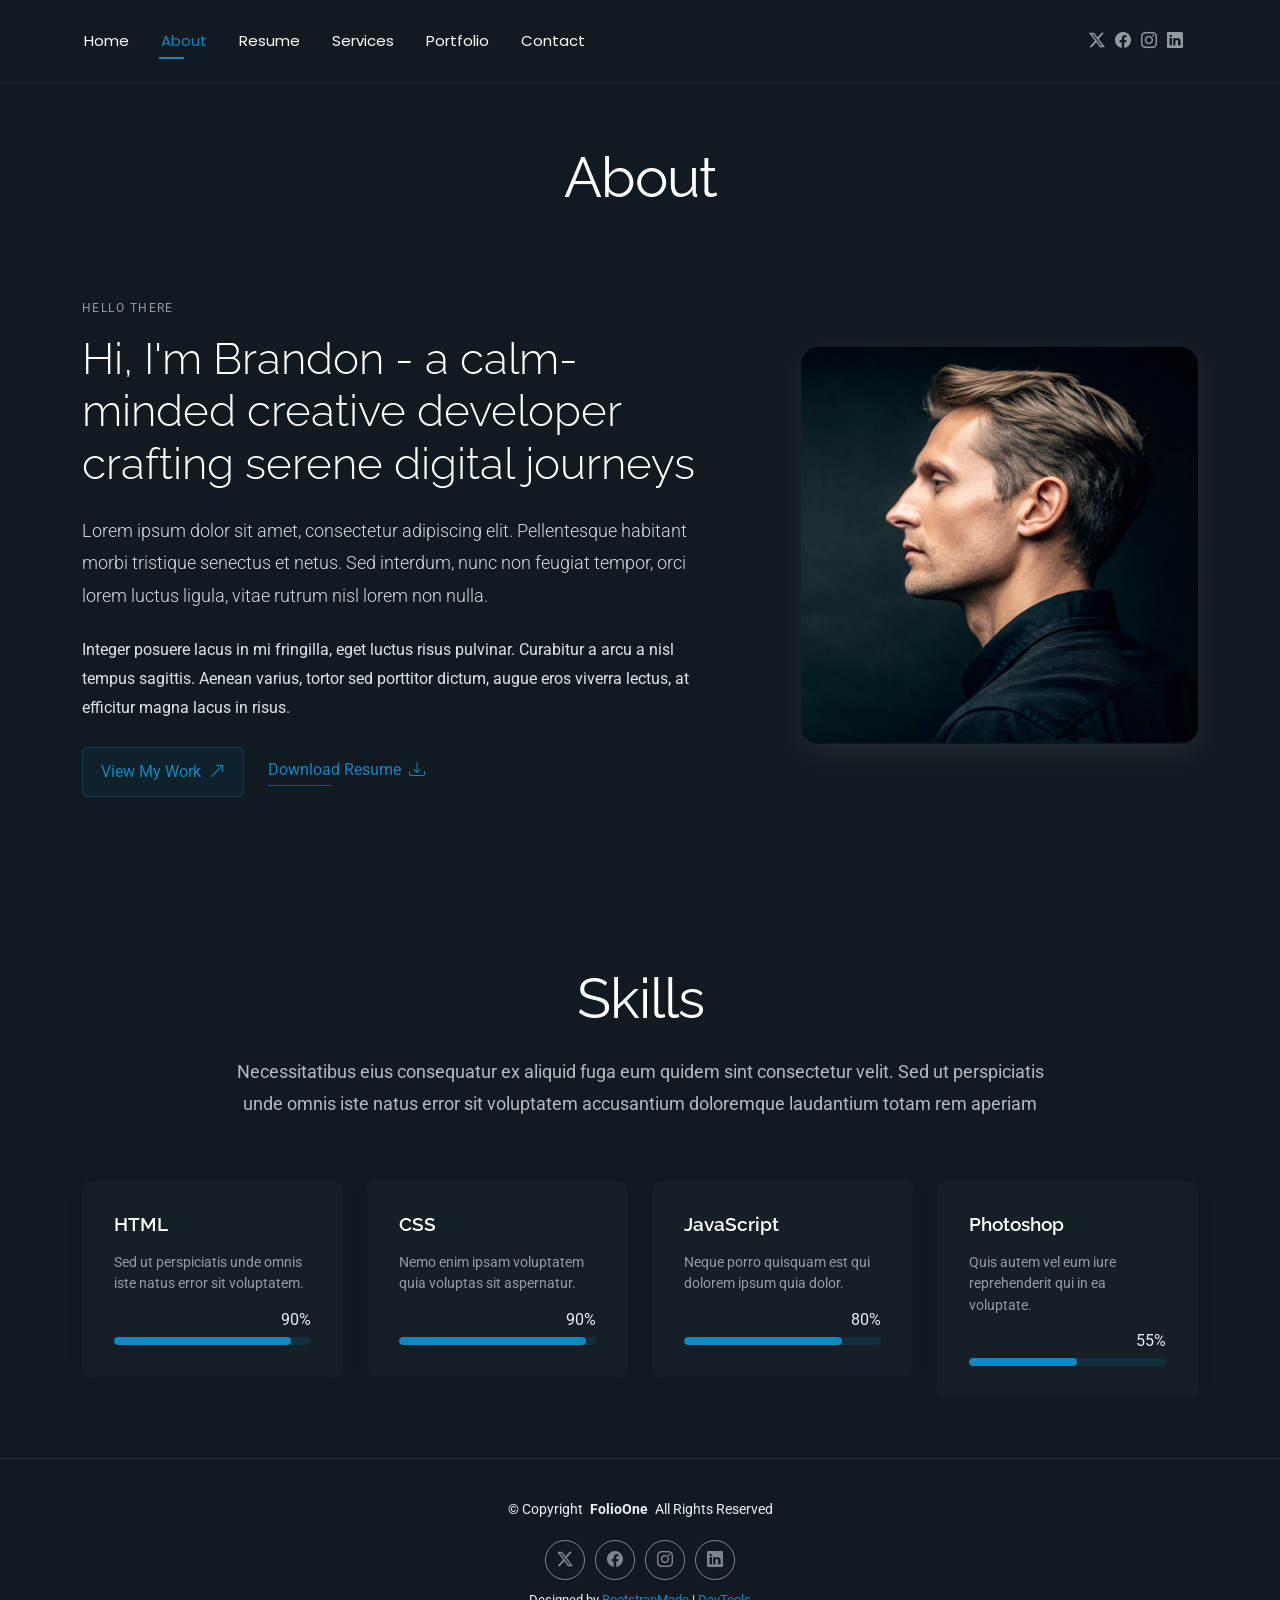
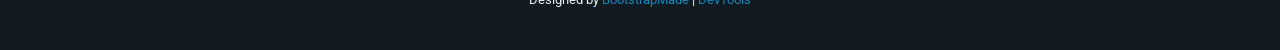
==== about.html @ 93620fd6 "1" ====
<!DOCTYPE html>
<html lang="en">

<head>
  <meta charset="utf-8">
  <meta content="width=device-width, initial-scale=1.0" name="viewport">
  <title>About - FolioOne Bootstrap Template</title>
  <meta name="description" content="">
  <meta name="keywords" content="">

  <!-- Favicons -->
  <link href="assets/img/favicon.png" rel="icon">
  <link href="assets/img/apple-touch-icon.png" rel="apple-touch-icon">

  <!-- Fonts -->
  <link href="https://fonts.googleapis.com" rel="preconnect">
  <link href="https://fonts.gstatic.com" rel="preconnect" crossorigin>
  <link href="https://fonts.googleapis.com/css2?family=Roboto:ital,wght@0,100;0,300;0,400;0,500;0,700;0,900;1,100;1,300;1,400;1,500;1,700;1,900&family=Poppins:ital,wght@0,100;0,200;0,300;0,400;0,500;0,600;0,700;0,800;0,900;1,100;1,200;1,300;1,400;1,500;1,600;1,700;1,800;1,900&family=Raleway:ital,wght@0,100;0,200;0,300;0,400;0,500;0,600;0,700;0,800;0,900;1,100;1,200;1,300;1,400;1,500;1,600;1,700;1,800;1,900&display=swap" rel="stylesheet">

  <!-- Vendor CSS Files -->
  <link href="assets/vendor/bootstrap/css/bootstrap.min.css" rel="stylesheet">
  <link href="assets/vendor/bootstrap-icons/bootstrap-icons.css" rel="stylesheet">
  <link href="assets/vendor/aos/aos.css" rel="stylesheet">
  <link href="assets/vendor/swiper/swiper-bundle.min.css" rel="stylesheet">
  <link href="assets/vendor/glightbox/css/glightbox.min.css" rel="stylesheet">

  <!-- Main CSS File -->
  <link href="assets/css/main.css" rel="stylesheet">

  <!-- =======================================================
  * Template Name: FolioOne
  * Template URL: https://bootstrapmade.com/folioone-bootstrap-portfolio-website-template/
  * Updated: Aug 23 2025 with Bootstrap v5.3.7
  * Author: BootstrapMade.com
  * License: https://bootstrapmade.com/license/
  ======================================================== -->
</head>

<body class="about-page">

  <header id="header" class="header d-flex align-items-center light-background sticky-top">
    <div class="container position-relative d-flex align-items-center justify-content-between">

      <!-- <a href="index.html" class="logo d-flex align-items-center me-auto me-xl-0">
      <img src="assets/img/logo.webp" alt="">
      <h1 class="sitename">FolioOne</h1> 
    </a> -->

      <nav id="navmenu" class="navmenu">
        <ul>
          <li><a href="index.html">Home</a></li>
          <li><a href="about.html" class="active">About</a></li>
          <li><a href="resume.html">Resume</a></li>
          <li><a href="services.html">Services</a></li>
          <li><a href="portfolio.html">Portfolio</a></li>
          <li><a href="contact.html">Contact</a></li>
        </ul>
        <i class="mobile-nav-toggle d-xl-none bi bi-list"></i>
      </nav>

      <div class="header-social-links">
        <a href="#" class="twitter"><i class="bi bi-twitter-x"></i></a>
        <a href="#" class="facebook"><i class="bi bi-facebook"></i></a>
        <a href="#" class="instagram"><i class="bi bi-instagram"></i></a>
        <a href="#" class="linkedin"><i class="bi bi-linkedin"></i></a>
      </div>

    </div>
  </header>

  <main class="main">

    <!-- About Section -->
    <section id="about" class="about section">

      <!-- Section Title -->
      <div class="container section-title" data-aos="fade-up">
        <h2>About</h2>
      </div><!-- End Section Title -->

      <div class="container" data-aos="fade-up" data-aos-delay="100">

        <!-- Intro + Photo -->
        <div class="row align-items-center justify-content-between gy-5 mb-5">
          <div class="col-lg-7" data-aos="fade-right" data-aos-delay="150">
            <div class="intro-content">
              <span class="eyebrow">Hello there</span>
              <h2 class="headline">Hi, I'm Brandon - a calm-minded creative developer crafting serene digital journeys</h2>
              <p class="lead">
                Lorem ipsum dolor sit amet, consectetur adipiscing elit. Pellentesque habitant morbi tristique senectus et netus. Sed interdum, nunc non feugiat tempor, orci lorem luctus ligula, vitae rutrum nisl lorem non nulla.
              </p>
              <p>
                Integer posuere lacus in mi fringilla, eget luctus risus pulvinar. Curabitur a arcu a nisl tempus sagittis. Aenean varius, tortor sed porttitor dictum, augue eros viverra lectus, at efficitur magna lacus in risus.
              </p>

              <div class="cta-group">
                <a href="#portfolio" class="btn-ghost">
                  View My Work <i class="bi bi-arrow-up-right"></i>
                </a>
                <a href="#" class="link-underline">
                  Download Resume <i class="bi bi-download"></i>
                </a>
              </div>
            </div>
          </div>

          <div class="col-lg-5" data-aos="zoom-in" data-aos-delay="250">
            <figure class="profile-figure text-center text-lg-end">
              <img src="assets/img/profile/profile-square-11.webp" alt="Portrait of Alex" class="img-fluid profile-photo">
            </figure>
          </div>
        </div>
        <!-- End Intro + Photo -->
      </div>
    </section><!-- /About Section -->

    <!-- Skills Section -->
    <section id="skills" class="skills section">

      <!-- Section Title -->
      <div class="container section-title" data-aos="fade-up">
        <h2>Skills</h2>
        <p>Necessitatibus eius consequatur ex aliquid fuga eum quidem sint consectetur velit. Sed ut perspiciatis unde omnis iste natus error sit voluptatem accusantium doloremque laudantium totam rem aperiam</p>
      </div><!-- End Section Title -->

      <div class="container" data-aos="fade-up" data-aos-delay="100">

        <div class="row g-4 skills-animation">

          <div class="col-md-6 col-lg-3" data-aos="fade-up" data-aos-delay="100">
            <div class="skill-box">
              <h3>HTML</h3>
              <p>Sed ut perspiciatis unde omnis iste natus error sit voluptatem.</p>
              <span class="text-end d-block">90%</span>
              <div class="progress">
                <div class="progress-bar" role="progressbar" aria-valuenow="90" aria-valuemin="0" aria-valuemax="100"></div>
              </div>
            </div>
          </div>

          <div class="col-md-6 col-lg-3" data-aos="fade-up" data-aos-delay="200">
            <div class="skill-box">
              <h3>CSS</h3>
              <p>Nemo enim ipsam voluptatem quia voluptas sit aspernatur.</p>
              <span class="text-end d-block">90%</span>
              <div class="progress">
                <div class="progress-bar" role="progressbar" aria-valuenow="95" aria-valuemin="0" aria-valuemax="100"></div>
              </div>
            </div>
          </div>

          <div class="col-md-6 col-lg-3" data-aos="fade-up" data-aos-delay="300">
            <div class="skill-box">
              <h3>JavaScript</h3>
              <p>Neque porro quisquam est qui dolorem ipsum quia dolor.</p>
              <span class="text-end d-block">80%</span>
              <div class="progress">
                <div class="progress-bar" role="progressbar" aria-valuenow="80" aria-valuemin="0" aria-valuemax="100"></div>
              </div>
            </div>
          </div>

          <div class="col-md-6 col-lg-3" data-aos="fade-up" data-aos-delay="400">
            <div class="skill-box">
              <h3>Photoshop</h3>
              <p>Quis autem vel eum iure reprehenderit qui in ea voluptate.</p>
              <span class="text-end d-block">55%</span>
              <div class="progress">
                <div class="progress-bar" role="progressbar" aria-valuenow="55" aria-valuemin="0" aria-valuemax="100">
                </div>
              </div>
            </div>
          </div>

        </div>

      </div>

    </section><!-- /Skills Section -->
  </main>

  <footer id="footer" class="footer">

    <div class="container">
      <div class="copyright text-center ">
        <p>© <span>Copyright</span> <strong class="px-1 sitename">FolioOne</strong> <span>All Rights Reserved<br></span></p>
      </div>
      <div class="social-links d-flex justify-content-center">
        <a href=""><i class="bi bi-twitter-x"></i></a>
        <a href=""><i class="bi bi-facebook"></i></a>
        <a href=""><i class="bi bi-instagram"></i></a>
        <a href=""><i class="bi bi-linkedin"></i></a>
      </div>
      <div class="credits">
        <!-- All the links in the footer should remain intact. -->
        <!-- You can delete the links only if you've purchased the pro version. -->
        <!-- Licensing information: https://bootstrapmade.com/license/ -->
        <!-- Purchase the pro version with working PHP/AJAX contact form: [buy-url] -->
        Designed by <a href="https://bootstrapmade.com/">BootstrapMade</a> | <a href="https://bootstrapmade.com/tools/">DevTools</a>
      </div>
    </div>

  </footer>

  <!-- Scroll Top -->
  <a href="#" id="scroll-top" class="scroll-top d-flex align-items-center justify-content-center"><i class="bi bi-arrow-up-short"></i></a>

  <!-- Preloader -->
  <div id="preloader"></div>

  <!-- Vendor JS Files -->
  <script src="assets/vendor/bootstrap/js/bootstrap.bundle.min.js"></script>
  <script src="assets/vendor/php-email-form/validate.js"></script>
  <script src="assets/vendor/aos/aos.js"></script>
  <script src="assets/vendor/typed.js/typed.umd.js"></script>
  <script src="assets/vendor/waypoints/noframework.waypoints.js"></script>
  <script src="assets/vendor/purecounter/purecounter_vanilla.js"></script>
  <script src="assets/vendor/swiper/swiper-bundle.min.js"></script>
  <script src="assets/vendor/imagesloaded/imagesloaded.pkgd.min.js"></script>
  <script src="assets/vendor/isotope-layout/isotope.pkgd.min.js"></script>
  <script src="assets/vendor/glightbox/js/glightbox.min.js"></script>

  <!-- Main JS File -->
  <script src="assets/js/main.js"></script>

</body>

</html>
---- assets/css/main.css ----
/**
* Template Name: FolioOne
* Template URL: https://bootstrapmade.com/folioone-bootstrap-portfolio-website-template/
* Updated: Aug 23 2025 with Bootstrap v5.3.7
* Author: BootstrapMade.com
* License: https://bootstrapmade.com/license/
*/

/*--------------------------------------------------------------
# Font & Color Variables
# Help: https://bootstrapmade.com/color-system/
--------------------------------------------------------------*/
/* Fonts */
:root {
  --default-font: "Roboto",  system-ui, -apple-system, "Segoe UI", Roboto, "Helvetica Neue", Arial, "Noto Sans", "Liberation Sans", sans-serif, "Apple Color Emoji", "Segoe UI Emoji", "Segoe UI Symbol", "Noto Color Emoji";
  --heading-font: "Raleway",  sans-serif;
  --nav-font: "Poppins",  sans-serif;
}

/* Global Colors - The following color variables are used throughout the website. Updating them here will change the color scheme of the entire website */
:root { 
  --background-color: #101a20; /* Background color for the entire website, including individual sections */
  --default-color: #e7f2f7; /* Default color used for the majority of the text content across the entire website */
  --heading-color: #ffffff; /* Color for headings, subheadings and title throughout the website */
  --accent-color: #1387c1; /* Accent color that represents your brand on the website. It's used for buttons, links, and other elements that need to stand out */
  --surface-color: #141f26; /* The surface color is used as a background of boxed elements within sections, such as cards, icon boxes, or other elements that require a visual separation from the global background. */
  --contrast-color: #ffffff; /* Contrast color for text, ensuring readability against backgrounds of accent, heading, or default colors. */
}

/* Nav Menu Colors - The following color variables are used specifically for the navigation menu. They are separate from the global colors to allow for more customization options */
:root {
  --nav-color: #ffffff;  /* The default color of the main navmenu links */
  --nav-hover-color: #1387c1; /* Applied to main navmenu links when they are hovered over or active */
  --nav-mobile-background-color: #213642; /* Used as the background color for mobile navigation menu */
  --nav-dropdown-background-color: #051117; /* Used as the background color for dropdown items that appear when hovering over primary navigation items */
  --nav-dropdown-color: #e7f2f7; /* Used for navigation links of the dropdown items in the navigation menu. */
  --nav-dropdown-hover-color: #1387c1; /* Similar to --nav-hover-color, this color is applied to dropdown navigation links when they are hovered over. */
}

/* Color Presets - These classes override global colors when applied to any section or element, providing reuse of the sam color scheme. */

.light-background {
  --background-color: #142027;
  --surface-color: #325264;
}

.dark-background {
  --background-color: #0b1419;
  --default-color: #ffffff;
  --heading-color: #ffffff;
  --surface-color: #252525;
  --contrast-color: #ffffff;
}

/* Smooth scroll */
:root {
  scroll-behavior: smooth;
}

/*--------------------------------------------------------------
# General Styling & Shared Classes
--------------------------------------------------------------*/
body {
  color: var(--default-color);
  background-color: var(--background-color);
  font-family: var(--default-font);
}

a {
  color: var(--accent-color);
  text-decoration: none;
  transition: 0.3s;
}

a:hover {
  color: color-mix(in srgb, var(--accent-color), transparent 25%);
  text-decoration: none;
}

h1,
h2,
h3,
h4,
h5,
h6 {
  color: var(--heading-color);
  font-family: var(--heading-font);
}

/* PHP Email Form Messages
------------------------------*/
.php-email-form .error-message {
  display: none;
  background: #df1529;
  color: #ffffff;
  text-align: left;
  padding: 15px;
  margin-bottom: 24px;
  font-weight: 600;
}

.php-email-form .sent-message {
  display: none;
  color: #ffffff;
  background: #059652;
  text-align: center;
  padding: 15px;
  margin-bottom: 24px;
  font-weight: 600;
}

.php-email-form .loading {
  display: none;
  background: var(--surface-color);
  text-align: center;
  padding: 15px;
  margin-bottom: 24px;
}

.php-email-form .loading:before {
  content: "";
  display: inline-block;
  border-radius: 50%;
  width: 24px;
  height: 24px;
  margin: 0 10px -6px 0;
  border: 3px solid var(--accent-color);
  border-top-color: var(--surface-color);
  animation: php-email-form-loading 1s linear infinite;
}

@keyframes php-email-form-loading {
  0% {
    transform: rotate(0deg);
  }

  100% {
    transform: rotate(360deg);
  }
}

/*--------------------------------------------------------------
# Global Header
--------------------------------------------------------------*/
.header {
  --background-color: rgba(255, 255, 255, 0);
  color: var(--default-color);
  background-color: var(--background-color);
  padding: 15px 0;
  transition: all 0.5s;
  z-index: 997;
  border-bottom: 1px solid color-mix(in srgb, var(--default-color), transparent 92%);
}

.header .logo {
  line-height: 1;
}

.header .logo img {
  max-height: 36px;
  margin-right: 8px;
}

.header .logo h1 {
  font-size: 32px;
  margin: 0;
  font-weight: 400;
  color: var(--heading-color);
}

.header .header-social-links {
  padding-right: 15px;
}

.header .header-social-links a {
  color: color-mix(in srgb, var(--default-color), transparent 40%);
  padding-left: 6px;
  display: inline-block;
  transition: 0.3s;
  font-size: 16px;
}

.header .header-social-links a:hover {
  color: var(--default-color);
}

.header .header-social-links a i {
  line-height: 0px;
}

@media (max-width: 1200px) {
  .header .logo {
    order: 1;
  }

  .header .header-social-links {
    order: 2;
  }

  .header .navmenu {
    order: 3;
  }
}

/* Global Header on Scroll
------------------------------*/
.scrolled .header {
  --background-color: rgba(16, 26, 32, 0.9);
}

/*--------------------------------------------------------------
# Navigation Menu
--------------------------------------------------------------*/
/* Desktop Navigation */
@media (min-width: 1200px) {
  .navmenu {
    padding: 0;
  }

  .navmenu ul {
    margin: 0;
    padding: 0;
    display: flex;
    list-style: none;
    align-items: center;
  }

  .navmenu li {
    position: relative;
  }

  .navmenu>ul>li {
    white-space: nowrap;
    padding: 15px 28px 15px 0;
  }

  .navmenu>ul>li:last-child {
    padding-right: 0;
  }

  .navmenu a,
  .navmenu a:focus {
    color: var(--nav-color);
    font-size: 15px;
    padding: 0 2px;
    font-family: var(--nav-font);
    font-weight: 400;
    display: flex;
    align-items: center;
    justify-content: space-between;
    white-space: nowrap;
    transition: 0.3s;
    position: relative;
  }

  .navmenu a i,
  .navmenu a:focus i {
    font-size: 12px;
    line-height: 0;
    margin-left: 5px;
    transition: 0.3s;
  }

  .navmenu>ul>li>a:before {
    content: "";
    position: absolute;
    height: 2px;
    bottom: -6px;
    left: 0;
    background-color: var(--nav-hover-color);
    visibility: hidden;
    width: 0px;
    transition: all 0.3s ease-in-out 0s;
  }

  .navmenu a:hover:before,
  .navmenu li:hover>a:before,
  .navmenu .active:before {
    visibility: visible;
    width: 25px;
  }

  .navmenu li:hover>a,
  .navmenu .active,
  .navmenu .active:focus {
    color: var(--nav-hover-color);
  }

  .navmenu .dropdown ul {
    margin: 0;
    padding: 10px 0;
    background: var(--nav-dropdown-background-color);
    display: block;
    position: absolute;
    visibility: hidden;
    left: -5px;
    top: 130%;
    opacity: 0;
    transition: 0.3s;
    border-radius: 4px;
    z-index: 99;
    box-shadow: 0px 0px 30px rgba(0, 0, 0, 0.1);
  }

  .navmenu .dropdown ul li {
    min-width: 200px;
  }

  .navmenu .dropdown ul a {
    padding: 10px 20px;
    font-size: 15px;
    text-transform: none;
    color: var(--nav-dropdown-color);
  }

  .navmenu .dropdown ul a i {
    font-size: 12px;
  }

  .navmenu .dropdown ul a:hover,
  .navmenu .dropdown ul .active:hover,
  .navmenu .dropdown ul li:hover>a {
    color: var(--nav-dropdown-hover-color);
  }

  .navmenu .dropdown:hover>ul {
    opacity: 1;
    top: 100%;
    visibility: visible;
  }

  .navmenu .dropdown .dropdown ul {
    top: 0;
    left: -90%;
    visibility: hidden;
  }

  .navmenu .dropdown .dropdown:hover>ul {
    opacity: 1;
    top: 0;
    left: -100%;
    visibility: visible;
  }
}

/* Mobile Navigation */
@media (max-width: 1199px) {
  .mobile-nav-toggle {
    color: var(--nav-color);
    font-size: 28px;
    line-height: 0;
    margin-right: 10px;
    cursor: pointer;
    transition: color 0.3s;
  }

  .navmenu {
    padding: 0;
    z-index: 9997;
  }

  .navmenu ul {
    display: none;
    list-style: none;
    position: absolute;
    inset: 60px 20px 20px 20px;
    padding: 10px 0;
    margin: 0;
    border-radius: 6px;
    background-color: var(--nav-mobile-background-color);
    border: 1px solid color-mix(in srgb, var(--default-color), transparent 90%);
    box-shadow: none;
    overflow-y: auto;
    transition: 0.3s;
    z-index: 9998;
  }

  .navmenu a,
  .navmenu a:focus {
    color: var(--nav-dropdown-color);
    padding: 10px 20px;
    font-family: var(--nav-font);
    font-size: 17px;
    font-weight: 500;
    display: flex;
    align-items: center;
    justify-content: space-between;
    white-space: nowrap;
    transition: 0.3s;
  }

  .navmenu a i,
  .navmenu a:focus i {
    font-size: 12px;
    line-height: 0;
    margin-left: 5px;
    width: 30px;
    height: 30px;
    display: flex;
    align-items: center;
    justify-content: center;
    border-radius: 50%;
    transition: 0.3s;
    background-color: color-mix(in srgb, var(--accent-color), transparent 90%);
  }

  .navmenu a i:hover,
  .navmenu a:focus i:hover {
    background-color: var(--accent-color);
    color: var(--contrast-color);
  }

  .navmenu a:hover,
  .navmenu .active,
  .navmenu .active:focus {
    color: var(--nav-dropdown-hover-color);
  }

  .navmenu .active i,
  .navmenu .active:focus i {
    background-color: var(--accent-color);
    color: var(--contrast-color);
    transform: rotate(180deg);
  }

  .navmenu .dropdown ul {
    position: static;
    display: none;
    z-index: 99;
    padding: 10px 0;
    margin: 10px 20px;
    background-color: var(--nav-dropdown-background-color);
    transition: all 0.5s ease-in-out;
  }

  .navmenu .dropdown ul ul {
    background-color: rgba(33, 37, 41, 0.1);
  }

  .navmenu .dropdown>.dropdown-active {
    display: block;
    background-color: rgba(33, 37, 41, 0.03);
  }

  .mobile-nav-active {
    overflow: hidden;
  }

  .mobile-nav-active .mobile-nav-toggle {
    color: #fff;
    position: absolute;
    font-size: 32px;
    top: 15px;
    right: 15px;
    margin-right: 0;
    z-index: 9999;
  }

  .mobile-nav-active .navmenu {
    position: fixed;
    overflow: hidden;
    inset: 0;
    background: rgba(33, 37, 41, 0.8);
    transition: 0.3s;
  }

  .mobile-nav-active .navmenu>ul {
    display: block;
  }
}

/*--------------------------------------------------------------
# Global Footer
--------------------------------------------------------------*/
.footer {
  color: var(--default-color);
  background-color: var(--background-color);
  font-size: 14px;
  padding: 40px 0;
  position: relative;
  border-top: 1px solid color-mix(in srgb, var(--default-color), transparent 92%);
}

.footer .copyright p {
  margin-bottom: 0;
}

.footer .social-links {
  margin-top: 20px;
}

.footer .social-links a {
  display: flex;
  align-items: center;
  justify-content: center;
  width: 40px;
  height: 40px;
  border-radius: 50%;
  border: 1px solid color-mix(in srgb, var(--default-color), transparent 50%);
  font-size: 16px;
  color: color-mix(in srgb, var(--default-color), transparent 50%);
  margin: 0 5px;
  transition: 0.3s;
}

.footer .social-links a:hover {
  color: var(--accent-color);
  border-color: var(--accent-color);
}

.footer .credits {
  margin-top: 10px;
  font-size: 13px;
  text-align: center;
}

/*--------------------------------------------------------------
# Preloader
--------------------------------------------------------------*/
#preloader {
  position: fixed;
  inset: 0;
  z-index: 9999;
  overflow: hidden;
  background-color: var(--background-color);
  transition: all 0.6s ease-out;
  width: 100%;
  height: 100vh;
}

#preloader:before,
#preloader:after {
  content: "";
  position: absolute;
  border: 4px solid var(--accent-color);
  border-radius: 50%;
  animation: animate-preloader 2s cubic-bezier(0, 0.2, 0.8, 1) infinite;
}

#preloader:after {
  animation-delay: -0.5s;
}

@keyframes animate-preloader {
  0% {
    width: 10px;
    height: 10px;
    top: calc(50% - 5px);
    left: calc(50% - 5px);
    opacity: 1;
  }

  100% {
    width: 72px;
    height: 72px;
    top: calc(50% - 36px);
    left: calc(50% - 36px);
    opacity: 0;
  }
}

/*--------------------------------------------------------------
# Scroll Top Button
--------------------------------------------------------------*/
.scroll-top {
  position: fixed;
  visibility: hidden;
  opacity: 0;
  right: 15px;
  bottom: -15px;
  z-index: 99999;
  background-color: var(--accent-color);
  width: 44px;
  height: 44px;
  border-radius: 50px;
  transition: all 0.4s;
}

.scroll-top i {
  font-size: 24px;
  color: var(--contrast-color);
  line-height: 0;
}

.scroll-top:hover {
  background-color: color-mix(in srgb, var(--accent-color), transparent 20%);
  color: var(--contrast-color);
}

.scroll-top.active {
  visibility: visible;
  opacity: 1;
  bottom: 15px;
}

/*--------------------------------------------------------------
# Disable aos animation delay on mobile devices
--------------------------------------------------------------*/
@media screen and (max-width: 768px) {
  [data-aos-delay] {
    transition-delay: 0 !important;
  }
}

/*--------------------------------------------------------------
# Global Page Titles & Breadcrumbs
--------------------------------------------------------------*/
.page-title {
  color: var(--default-color);
  background-color: var(--background-color);
  position: relative;
}

.page-title .heading {
  padding: 80px 0;
  border-top: 1px solid color-mix(in srgb, var(--default-color), transparent 90%);
}

.page-title .heading h1 {
  font-size: 38px;
  font-weight: 700;
}

.page-title nav {
  background-color: color-mix(in srgb, var(--default-color), transparent 96%);
  padding: 20px 0;
}

.page-title nav ol {
  display: flex;
  flex-wrap: wrap;
  list-style: none;
  padding: 0;
  margin: 0;
  font-size: 16px;
  font-weight: 400;
}

.page-title nav ol li+li {
  padding-left: 10px;
}

.page-title nav ol li+li::before {
  content: "/";
  display: inline-block;
  padding-right: 10px;
  color: color-mix(in srgb, var(--default-color), transparent 70%);
}

/*--------------------------------------------------------------
# Global Sections
--------------------------------------------------------------*/
section,
.section {
  color: var(--default-color);
  background-color: var(--background-color);
  padding: 60px 0;
  scroll-margin-top: 100px;
  overflow: clip;
}

@media (max-width: 1199px) {

  section,
  .section {
    scroll-margin-top: 66px;
  }
}

/*--------------------------------------------------------------
# Global Section Titles
--------------------------------------------------------------*/
.section-title {
  text-align: center;
  padding-bottom: 60px;
  position: relative;
}

.section-title h2 {
  font-size: 3.5rem;
  font-weight: 400;
  line-height: 1.2;
  color: var(--heading-color);
  margin-bottom: 1.5rem;
  letter-spacing: -1px;
}

@media (max-width: 768px) {
  .section-title h2 {
    font-size: 2.5rem;
  }
}

.section-title p {
  font-size: 1.125rem;
  line-height: 1.8;
  color: color-mix(in srgb, var(--default-color), transparent 25%);
  max-width: 900px;
  margin: 0 auto;
  text-wrap: balance;
}

/*--------------------------------------------------------------
# Hero Section
--------------------------------------------------------------*/
.hero {
  padding: 80px 0;
  min-height: 100vh;
  display: flex;
  align-items: center;
}

.hero .hero-content h1 {
  font-size: 3.5rem;
  font-weight: 700;
  margin-bottom: 1rem;
  line-height: 1.2;
}

.hero .hero-content h1 .highlight {
  color: var(--accent-color);
  position: relative;
}

.hero .hero-content h1 .highlight::after {
  content: "";
  position: absolute;
  bottom: 0;
  left: 0;
  width: 100%;
  height: 3px;
  background: linear-gradient(90deg, var(--accent-color), color-mix(in srgb, var(--accent-color), transparent 50%));
  border-radius: 2px;
}

@media (max-width: 768px) {
  .hero .hero-content h1 {
    font-size: 2.5rem;
  }
}

.hero .hero-content h2 {
  font-size: 1.5rem;
  font-weight: 400;
  margin-bottom: 2rem;
  color: color-mix(in srgb, var(--default-color), transparent 20%);
}

.hero .hero-content h2 .typed {
  color: var(--accent-color);
  font-weight: 600;
}

@media (max-width: 768px) {
  .hero .hero-content h2 {
    font-size: 1.25rem;
  }
}

.hero .hero-content p {
  font-size: 1.1rem;
  line-height: 1.6;
  margin-bottom: 2.5rem;
  color: color-mix(in srgb, var(--default-color), transparent 30%);
}

.hero .hero-actions {
  display: flex;
  gap: 1rem;
  margin-bottom: 3rem;
}

.hero .hero-actions .btn {
  padding: 12px 30px;
  border-radius: 50px;
  font-weight: 600;
  text-decoration: none;
  transition: all 0.3s ease;
  border: 2px solid;
}

.hero .hero-actions .btn.btn-primary {
  background: var(--accent-color);
  color: var(--contrast-color);
  border-color: var(--accent-color);
}

.hero .hero-actions .btn.btn-primary:hover {
  background: color-mix(in srgb, var(--accent-color), black 15%);
  border-color: color-mix(in srgb, var(--accent-color), black 15%);
  transform: translateY(-2px);
}

.hero .hero-actions .btn.btn-outline {
  background: transparent;
  color: var(--accent-color);
  border-color: var(--accent-color);
}

.hero .hero-actions .btn.btn-outline:hover {
  transform: translateY(-2px);
}

@media (max-width: 576px) {
  .hero .hero-actions {
    flex-direction: column;
  }

  .hero .hero-actions .btn {
    text-align: center;
  }
}

.hero .social-links {
  display: flex;
  gap: 1rem;
}

.hero .social-links a {
  width: 45px;
  height: 45px;
  background: var(--surface-color);
  border-radius: 50%;
  display: flex;
  align-items: center;
  justify-content: center;
  color: var(--default-color);
  font-size: 1.2rem;
  transition: all 0.3s ease;
}

.hero .social-links a:hover {
  background: var(--accent-color);
  color: var(--contrast-color);
  transform: translateY(-3px);
  box-shadow: 0 8px 25px color-mix(in srgb, var(--accent-color), transparent 70%);
}

.hero .hero-image {
  position: relative;
}

.hero .hero-image .image-wrapper {
  position: relative;
  max-width: 450px;
  margin: 0 auto;
}

.hero .hero-image .image-wrapper img {
  border-radius: 20px;
  box-shadow: 0 5px 15px color-mix(in srgb, var(--default-color), transparent 95%);
  transition: transform 0.3s ease;
}

.hero .hero-image .image-wrapper img:hover {
  transform: scale(1.02);
}

.hero .hero-image .floating-elements {
  position: absolute;
  top: 0;
  left: 0;
  right: 0;
  bottom: 0;
  pointer-events: none;
}

.hero .hero-image .floating-elements .floating-card {
  position: absolute;
  background: var(--surface-color);
  padding: 15px 20px;
  border-radius: 15px;
  box-shadow: 0 10px 30px color-mix(in srgb, var(--default-color), transparent 90%);
  display: flex;
  align-items: center;
  gap: 10px;
  font-weight: 600;
  animation: float 3s ease-in-out infinite;
}

.hero .hero-image .floating-elements .floating-card i {
  font-size: 1.5rem;
  color: var(--accent-color);
}

.hero .hero-image .floating-elements .floating-card.design {
  top: 10%;
  right: -10%;
  animation-delay: 0s;
}

.hero .hero-image .floating-elements .floating-card.code {
  bottom: 30%;
  left: -15%;
  animation-delay: 1s;
}

.hero .hero-image .floating-elements .floating-card.creativity {
  top: 60%;
  right: -5%;
  animation-delay: 2s;
}

@media (max-width: 992px) {
  .hero .hero-image .floating-elements .floating-card {
    display: none;
  }
}

@keyframes float {

  0%,
  100% {
    transform: translateY(0px);
  }

  50% {
    transform: translateY(-10px);
  }
}

@media (max-width: 992px) {
  .hero .hero-content {
    text-align: center;
    margin-bottom: 3rem;
  }
}

/*--------------------------------------------------------------
# About Section
--------------------------------------------------------------*/
.about .intro-content .eyebrow {
  display: inline-block;
  letter-spacing: 0.12em;
  text-transform: uppercase;
  font-size: 12px;
  color: color-mix(in srgb, var(--default-color), transparent 40%);
  margin-bottom: 16px;
}

.about .intro-content .headline {
  font-family: var(--heading-font);
  font-weight: 300;
  line-height: 1.2;
  font-size: clamp(28px, 4vw, 44px);
  margin: 0 0 24px 0;
}

.about .intro-content .lead {
  font-size: 18px;
  line-height: 1.8;
  color: color-mix(in srgb, var(--default-color), transparent 10%);
  margin-bottom: 24px;
}

.about .intro-content p {
  line-height: 1.8;
  margin-bottom: 24px;
  color: color-mix(in srgb, var(--default-color), transparent 5%);
}

.about .intro-content .cta-group {
  display: flex;
  gap: 24px;
  align-items: center;
  margin-top: 24px;
}

.about .intro-content .cta-group .btn-ghost {
  display: inline-flex;
  align-items: center;
  gap: 8px;
  padding: 12px 18px;
  border-radius: 6px;
  color: var(--accent-color);
  background: color-mix(in srgb, var(--accent-color), transparent 92%);
  border: 1px solid color-mix(in srgb, var(--accent-color), transparent 70%);
  transition: 0.3s ease-in-out;
}

.about .intro-content .cta-group .btn-ghost:hover,
.about .intro-content .cta-group .btn-ghost:focus {
  color: var(--contrast-color);
  background: var(--accent-color);
  border-color: var(--accent-color);
  outline: none;
  box-shadow: 0 0 0 3px color-mix(in srgb, var(--accent-color), transparent 70%);
}

.about .intro-content .cta-group .link-underline {
  display: inline-flex;
  align-items: center;
  gap: 8px;
  position: relative;
  color: var(--accent-color);
  padding-bottom: 4px;
  transition: 0.3s ease-in-out;
}

.about .intro-content .cta-group .link-underline::after {
  content: "";
  position: absolute;
  left: 0;
  right: 0;
  bottom: 0;
  height: 1px;
  background: color-mix(in srgb, var(--accent-color), transparent 40%);
  transform: scaleX(0.4);
  transform-origin: left;
  transition: 0.3s ease-in-out;
}

.about .intro-content .cta-group .link-underline:hover,
.about .intro-content .cta-group .link-underline:focus {
  color: color-mix(in srgb, var(--accent-color), transparent 10%);
  outline: none;
}

.about .intro-content .cta-group .link-underline:hover::after,
.about .intro-content .cta-group .link-underline:focus::after {
  transform: scaleX(1);
}

.about .profile-figure {
  margin: 0;
}

.about .profile-figure .profile-photo {
  width: 88%;
  max-width: 440px;
  border-radius: 18px;
  box-shadow: 0 10px 30px color-mix(in srgb, var(--default-color), transparent 92%);
  transform: translateY(0);
  transition: transform 0.3s ease-in-out;
}

.about .profile-figure .profile-caption {
  margin-top: 24px;
  display: flex;
  align-items: center;
  justify-content: center;
}

.about .profile-figure .profile-caption .meta {
  font-size: 14px;
  color: color-mix(in srgb, var(--default-color), transparent 20%);
}

.about .profile-figure .profile-caption .meta .funfact {
  font-size: 13px;
  margin-top: 4px;
  color: color-mix(in srgb, var(--default-color), transparent 35%);
}

.about .profile-figure:hover .profile-photo {
  transform: translateY(-4px);
}

.about .skill-item {
  padding: 24px;
  border-radius: 6px;
  transition: 0.3s ease-in-out;
  background: color-mix(in srgb, var(--surface-color), var(--accent-color) 2%);
  border: 1px solid color-mix(in srgb, var(--default-color), transparent 88%);
  height: 100%;
}

.about .skill-item i {
  font-size: 24px;
  color: var(--accent-color);
  margin-bottom: 16px;
  display: inline-block;
}

.about .skill-item h3 {
  font-size: 16px;
  margin-bottom: 6px;
  font-weight: 500;
}

.about .skill-item p {
  margin: 0;
  font-size: 14px;
  color: color-mix(in srgb, var(--default-color), transparent 25%);
}

.about .skill-item:hover {
  transform: translateY(-3px);
  border-color: color-mix(in srgb, var(--accent-color), transparent 60%);
  box-shadow: 0 10px 30px color-mix(in srgb, var(--default-color), transparent 92%);
}

.about .timeline-item {
  position: relative;
  padding-left: 26px;
}

.about .timeline-item time {
  display: inline-block;
  font-size: 12px;
  letter-spacing: 0.08em;
  text-transform: uppercase;
  color: color-mix(in srgb, var(--default-color), transparent 45%);
  margin-bottom: 6px;
}

.about .timeline-item h4 {
  font-size: 18px;
  font-weight: 400;
  margin: 0 0 6px;
}

.about .timeline-item p {
  font-size: 14px;
  color: color-mix(in srgb, var(--default-color), transparent 25%);
  margin: 0;
}

.about .timeline-item .dot {
  position: absolute;
  left: 0;
  top: 4px;
  width: 10px;
  height: 10px;
  border-radius: 50%;
  background: var(--accent-color);
  box-shadow: 0 0 0 6px color-mix(in srgb, var(--accent-color), transparent 80%);
}

.about .personal-quote {
  padding: 24px 0;
}

.about .personal-quote p {
  font-family: var(--heading-font);
  font-weight: 300;
  font-size: clamp(20px, 3vw, 28px);
  line-height: 1.5;
  color: color-mix(in srgb, var(--default-color), transparent 5%);
  margin: 0 auto;
  max-width: 800px;
}

.about .fact-pill {
  display: flex;
  align-items: center;
  justify-content: center;
  gap: 10px;
  padding: 10px 14px;
  border-radius: 999px;
  border: 1px solid color-mix(in srgb, var(--default-color), transparent 85%);
  background: var(--surface-color);
  color: color-mix(in srgb, var(--default-color), transparent 10%);
  transition: 0.3s ease-in-out;
}

.about .fact-pill i {
  color: var(--accent-color);
}

.about .fact-pill span {
  font-size: 14px;
}

.about .fact-pill:hover {
  transform: translateY(-2px);
  border-color: color-mix(in srgb, var(--accent-color), transparent 60%);
  box-shadow: 0 10px 30px color-mix(in srgb, var(--default-color), transparent 92%);
}

.about .fact-pill:focus-within {
  box-shadow: 0 0 0 3px color-mix(in srgb, var(--accent-color), transparent 70%);
}

@media (max-width: 992px) {
  .about .profile-figure {
    text-align: center !important;
  }

  .about .profile-figure .profile-photo {
    width: 72%;
  }

  .about .intro-content .cta-group {
    flex-wrap: wrap;
  }
}

@media (max-width: 576px) {
  .about .profile-figure .profile-photo {
    width: 100%;
  }
}

/*--------------------------------------------------------------
# Skills Section
--------------------------------------------------------------*/
.skills .skill-box {
  background-color: var(--surface-color);
  padding: 2rem;
  border-radius: 8px;
  box-shadow: 0 0 20px rgba(0, 0, 0, 0.05);
}

.skills .skill-box h3 {
  font-size: 1.2rem;
  margin-bottom: 1rem;
  font-weight: 600;
}

.skills .skill-box p {
  font-size: 0.9rem;
  margin-bottom: 0.8rem;
  opacity: 0.6;
}

.skills .skill-box .progress {
  background-color: color-mix(in srgb, var(--accent-color), transparent 85%);
  border-radius: 50px;
  height: 8px;
  margin-top: 5px;
  overflow: hidden;
}

.skills .skill-box .progress .progress-bar {
  background-color: var(--accent-color);
  height: 100%;
  position: relative;
  border-radius: 50px;
  transition: 0.9s;
  width: 1px;
}

/*--------------------------------------------------------------
# Stats Section
--------------------------------------------------------------*/
.stats .avatars {
  position: relative;
}

.stats .avatars img {
  width: 60px;
  height: 60px;
  border: 3px solid var(--accent-color);
  margin-right: -15px;
  transition: transform 0.3s ease;
}

.stats .avatars img:hover {
  transform: translateY(-5px);
  z-index: 2;
}

.stats .counters h2 {
  color: var(--heading-color);
  font-size: 48px;
  font-weight: 700;
  margin-bottom: 10px;
}

.stats .counters h2 span {
  display: inline-block;
}

.stats .counters p {
  color: var(--default-color);
  font-size: 18px;
  margin: 0;
  opacity: 0.9;
}

@media (max-width: 991px) {
  .stats .row {
    text-align: center;
  }

  .stats .avatars {
    justify-content: center;
    margin-bottom: 40px;
  }

  .stats .counters h2 {
    font-size: 36px;
  }

  .stats .counters p {
    font-size: 16px;
  }

  .stats .counters .col-md-4 {
    margin-bottom: 30px;
  }

  .stats .counters .col-md-4:last-child {
    margin-bottom: 0;
  }
}

@media (max-width: 576px) {
  .stats {
    padding: 60px 0;
  }

  .stats .avatars {
    flex-wrap: wrap;
    justify-content: center;
  }

  .stats .avatars img {
    margin: 0 -8px;
  }
}

/*--------------------------------------------------------------
# Testimonials Section
--------------------------------------------------------------*/
.testimonials .testimonials-carousel,
.testimonials .testimonials-slider {
  overflow: hidden;
}

.testimonials .testimonial-item .testimonial-content {
  border-left: 3px solid var(--accent-color);
  padding-left: 30px;
}

.testimonials .testimonial-item .testimonial-img {
  border-radius: 50%;
  border: 4px solid var(--background-color);
  margin: 0 auto;
}

.testimonials .testimonial-item h3 {
  font-size: 20px;
  font-weight: bold;
  margin: 10px 0 5px 0;
}

.testimonials .testimonial-item h4 {
  font-size: 14px;
  color: color-mix(in srgb, var(--default-color), transparent 40%);
  margin: 0 0 10px 0;
}

.testimonials .testimonial-item .stars i {
  color: #ffc107;
  margin: 0 1px;
}

.testimonials .testimonial-item .quote-icon-left,
.testimonials .testimonial-item .quote-icon-right {
  color: color-mix(in srgb, var(--accent-color), transparent 50%);
  font-size: 26px;
  line-height: 0;
}

.testimonials .testimonial-item .quote-icon-left {
  display: inline-block;
  left: -5px;
  position: relative;
}

.testimonials .testimonial-item .quote-icon-right {
  display: inline-block;
  right: -5px;
  position: relative;
  top: 10px;
  transform: scale(-1, -1);
}

.testimonials .testimonial-item p {
  font-style: italic;
}

.testimonials .swiper-wrapper {
  height: auto;
}

.testimonials .swiper-pagination {
  margin-top: 30px;
  position: relative;
}

.testimonials .swiper-pagination .swiper-pagination-bullet {
  width: 12px;
  height: 12px;
  background-color: color-mix(in srgb, var(--default-color), transparent 85%);
  opacity: 1;
}

.testimonials .swiper-pagination .swiper-pagination-bullet-active {
  background-color: var(--accent-color);
}

/*--------------------------------------------------------------
# Resume Section
--------------------------------------------------------------*/
.resume .resume-item {
  margin-bottom: 3rem;
}

.resume .resume-item .resume-title {
  font-size: 1.75rem;
  font-weight: 700;
  margin-bottom: 1.5rem;
  padding-bottom: 1.5rem;
  position: relative;
  color: var(--heading-color);
}

.resume .resume-item .resume-title::after {
  content: "";
  position: absolute;
  display: block;
  width: 50px;
  height: 3px;
  background: var(--accent-color);
  bottom: 0;
  left: 0;
}

.resume .resume-item .resume-content {
  padding-left: 1.25rem;
  border-left: 2px solid color-mix(in srgb, var(--accent-color), transparent 85%);
}

.resume .resume-item article {
  position: relative;
  margin-bottom: 2.5rem;
}

.resume .resume-item article::before {
  content: "";
  position: absolute;
  width: 16px;
  height: 16px;
  border-radius: 50%;
  left: -1.8rem;
  top: 0.25rem;
  background: var(--background-color);
  border: 2px solid var(--accent-color);
}

.resume .resume-item article h4 {
  font-size: 1.25rem;
  font-weight: 600;
  margin-bottom: 0.5rem;
  color: var(--heading-color);
}

.resume .resume-item article h5 {
  font-size: 1rem;
  background: color-mix(in srgb, var(--accent-color), transparent 92%);
  padding: 0.375rem 0.75rem;
  display: inline-block;
  font-weight: 600;
  margin: 0.5rem 0;
  color: var(--accent-color);
  border-radius: 4px;
}

.resume .resume-item article .institution,
.resume .resume-item article .company {
  font-size: 1rem;
  margin-bottom: 1rem;
  color: color-mix(in srgb, var(--default-color), transparent 25%);
}

.resume .resume-item article p {
  margin-bottom: 1rem;
}

.resume .resume-item article ul {
  padding-left: 1.25rem;
  margin-bottom: 0;
}

.resume .resume-item article ul li {
  padding-bottom: 0.75rem;
  position: relative;
}

.resume .resume-item article ul li:last-child {
  padding-bottom: 0;
}

.resume .skill-item {
  margin-bottom: 2rem;
}

.resume .skill-item h4 {
  font-size: 1rem;
  font-weight: 600;
  margin-bottom: 0.75rem;
  color: var(--heading-color);
}

.resume .skill-item .progress {
  height: 0.75rem;
  background-color: color-mix(in srgb, var(--accent-color), transparent 92%);
  border-radius: 1rem;
  overflow: visible;
}

.resume .skill-item .progress .progress-bar {
  background-color: var(--accent-color);
  position: relative;
  border-radius: 1rem;
  width: 0;
  transition: width 1s ease;
}

.resume .skill-item .progress .progress-bar::after {
  content: attr(aria-valuenow) "%";
  position: absolute;
  right: 0;
  top: -1.75rem;
  font-size: 0.875rem;
  font-weight: 600;
  color: var(--accent-color);
}

@media (max-width: 991.98px) {
  .resume .resume-item {
    margin-bottom: 2rem;
  }
}

@media (max-width: 767.98px) {
  .resume .resume-content {
    padding-left: 1rem !important;
  }

  .resume article::before {
    left: -2rem !important;
  }
}

/*--------------------------------------------------------------
# Services Section
--------------------------------------------------------------*/
.services .service-item {
  display: flex;
  background-color: var(--surface-color);
  border-radius: 12px;
  padding: 2rem;
  height: 100%;
  position: relative;
  overflow: hidden;
  box-shadow: 0 5px 20px rgba(0, 0, 0, 0.03);
  transition: all 0.4s ease;
}

.services .service-item::before {
  content: "";
  position: absolute;
  left: 0;
  top: 0;
  height: 100%;
  width: 4px;
  background-color: var(--accent-color);
  transform: scaleY(0);
  transform-origin: bottom;
  transition: transform 0.4s cubic-bezier(0.65, 0, 0.35, 1);
}

.services .service-item:hover {
  box-shadow: 0 10px 30px rgba(0, 0, 0, 0.08);
  transform: translateY(-5px);
}

.services .service-item:hover::before {
  transform: scaleY(1);
}

.services .service-item:hover .service-icon {
  background-color: var(--accent-color);
  color: var(--contrast-color);
  transform: rotateY(180deg);
}

.services .service-item:hover .service-icon i {
  transform: rotateY(180deg);
}

.services .service-item:hover .service-link i {
  transform: translateX(5px);
}

.services .service-icon {
  flex-shrink: 0;
  width: 70px;
  height: 70px;
  border-radius: 12px;
  background-color: color-mix(in srgb, var(--accent-color), transparent 90%);
  color: var(--accent-color);
  display: flex;
  align-items: center;
  justify-content: center;
  margin-right: 1.5rem;
  transition: all 0.5s ease;
}

.services .service-icon i {
  font-size: 2rem;
  transition: transform 0.5s ease;
}

.services .service-content {
  flex-grow: 1;
}

.services .service-content h3 {
  font-size: 1.4rem;
  margin-bottom: 1rem;
  font-weight: 700;
  color: var(--heading-color);
}

.services .service-content p {
  margin-bottom: 1.25rem;
  color: color-mix(in srgb, var(--default-color), transparent 20%);
}

.services .service-link {
  display: inline-flex;
  align-items: center;
  color: var(--accent-color);
  font-weight: 600;
  text-decoration: none;
  transition: color 0.3s ease;
}

.services .service-link span {
  margin-right: 0.5rem;
}

.services .service-link i {
  transition: transform 0.3s ease;
}

.services .service-link:hover {
  color: color-mix(in srgb, var(--accent-color), transparent 25%);
}

@media (max-width: 767.98px) {
  .services .service-item {
    padding: 1.5rem;
    margin-bottom: 1rem;
  }

  .services .service-icon {
    width: 60px;
    height: 60px;
    margin-right: 1rem;
  }

  .services .service-icon i {
    font-size: 1.5rem;
  }

  .services .service-content h3 {
    font-size: 1.2rem;
    margin-bottom: 0.75rem;
  }

  .services .service-content p {
    margin-bottom: 1rem;
    font-size: 0.95rem;
  }
}

@media (max-width: 575.98px) {
  .services .service-item {
    flex-direction: column;
    text-align: center;
  }

  .services .service-item::before {
    width: 100%;
    height: 4px;
    transform: scaleX(0);
    transform-origin: left;
  }

  .services .service-item:hover::before {
    transform: scaleX(1);
  }

  .services .service-icon {
    margin-right: 0;
    margin-bottom: 1.25rem;
  }

  .services .service-link {
    justify-content: center;
  }
}

/*--------------------------------------------------------------
# Service Details Section
--------------------------------------------------------------*/
.service-details .service-hero {
  margin-bottom: 4rem;
}

.service-details .service-hero .service-meta {
  display: flex;
  align-items: center;
  gap: 1rem;
  margin-bottom: 1.5rem;
}

.service-details .service-hero .service-meta .service-category {
  background: color-mix(in srgb, var(--accent-color), transparent 85%);
  color: var(--accent-color);
  padding: 0.5rem 1rem;
  border-radius: 20px;
  font-size: 0.85rem;
  font-weight: 500;
  letter-spacing: 0.5px;
}

.service-details .service-hero .service-meta .reading-time {
  color: color-mix(in srgb, var(--default-color), transparent 50%);
  font-size: 0.9rem;
  font-weight: 300;
}

.service-details .service-hero h1 {
  font-size: 3.5rem;
  font-weight: 300;
  line-height: 1.2;
  margin-bottom: 1.5rem;
  color: var(--heading-color);
  letter-spacing: -0.02em;
}

.service-details .service-hero .service-description {
  font-size: 1.25rem;
  line-height: 1.7;
  color: color-mix(in srgb, var(--default-color), transparent 25%);
  font-weight: 300;
  margin: 0;
}

.service-details .service-visual {
  margin-bottom: 4rem;
  overflow: hidden;
  border-radius: 4px;
}

.service-details .service-visual img {
  width: 100%;
  height: 400px;
  object-fit: cover;
  transition: transform 0.5s ease;
}

.service-details .service-visual img:hover {
  transform: scale(1.02);
}

.service-details .service-narrative {
  margin-bottom: 5rem;
}

.service-details .service-narrative h3 {
  font-size: 2rem;
  font-weight: 300;
  margin-bottom: 2rem;
  color: var(--heading-color);
  letter-spacing: -0.01em;
}

.service-details .service-narrative p {
  font-size: 1.1rem;
  line-height: 1.8;
  margin-bottom: 2rem;
  color: var(--default-color);
  font-weight: 300;
}

.service-details .benefits-grid {
  display: grid;
  grid-template-columns: repeat(auto-fit, minmax(280px, 1fr));
  gap: 2.5rem;
  margin-top: 3rem;
}

.service-details .benefits-grid .benefit-card {
  text-align: center;
  padding: 0;
}

.service-details .benefits-grid .benefit-card .benefit-icon {
  width: 60px;
  height: 60px;
  background: color-mix(in srgb, var(--accent-color), transparent 90%);
  border-radius: 50%;
  display: flex;
  align-items: center;
  justify-content: center;
  margin: 0 auto 1.5rem;
  transition: all 0.3s ease;
}

.service-details .benefits-grid .benefit-card .benefit-icon i {
  font-size: 1.5rem;
  color: var(--accent-color);
}

.service-details .benefits-grid .benefit-card:hover .benefit-icon {
  background: var(--accent-color);
  transform: translateY(-2px);
}

.service-details .benefits-grid .benefit-card:hover .benefit-icon i {
  color: var(--contrast-color);
}

.service-details .benefits-grid .benefit-card h4 {
  font-size: 1.2rem;
  font-weight: 400;
  margin-bottom: 1rem;
  color: var(--heading-color);
}

.service-details .benefits-grid .benefit-card p {
  font-size: 1rem;
  line-height: 1.6;
  color: color-mix(in srgb, var(--default-color), transparent 30%);
  margin: 0;
}

.service-details .timeline-section {
  margin-bottom: 4rem;
}

.service-details .timeline-section h3 {
  font-size: 2rem;
  font-weight: 300;
  margin-bottom: 3rem;
  color: var(--heading-color);
  letter-spacing: -0.01em;
}

.service-details .timeline-section .timeline {
  position: relative;
}

.service-details .timeline-section .timeline::before {
  content: "";
  position: absolute;
  left: 30px;
  top: 0;
  bottom: 0;
  width: 1px;
  background: color-mix(in srgb, var(--default-color), transparent 85%);
}

.service-details .timeline-section .timeline .timeline-item {
  position: relative;
  padding-left: 80px;
  margin-bottom: 3rem;
}

.service-details .timeline-section .timeline .timeline-item:last-child {
  margin-bottom: 0;
}

.service-details .timeline-section .timeline .timeline-item .timeline-marker {
  position: absolute;
  left: 0;
  top: 0;
  width: 60px;
  height: 60px;
  background: var(--surface-color);
  border: 2px solid color-mix(in srgb, var(--accent-color), transparent 70%);
  border-radius: 50%;
  display: flex;
  align-items: center;
  justify-content: center;
  z-index: 1;
}

.service-details .timeline-section .timeline .timeline-item .timeline-marker span {
  font-size: 1.2rem;
  font-weight: 500;
  color: var(--accent-color);
}

.service-details .timeline-section .timeline .timeline-item .timeline-content h4 {
  font-size: 1.3rem;
  font-weight: 400;
  margin-bottom: 0.75rem;
  color: var(--heading-color);
}

.service-details .timeline-section .timeline .timeline-item .timeline-content p {
  font-size: 1rem;
  line-height: 1.6;
  margin-bottom: 0.5rem;
  color: var(--default-color);
}

.service-details .timeline-section .timeline .timeline-item .timeline-content small {
  color: color-mix(in srgb, var(--default-color), transparent 40%);
  font-size: 0.9rem;
  font-weight: 500;
}

.service-details .service-sidebar {
  padding-left: 2rem;
}

@media (max-width: 992px) {
  .service-details .service-sidebar {
    padding-left: 0;
    margin-top: 4rem;
  }
}

.service-details .overview-card,
.service-details .success-story,
.service-details .consultation-form {
  background: var(--surface-color);
  border-radius: 8px;
  padding: 2.5rem;
  margin-bottom: 2.5rem;
  border: 1px solid color-mix(in srgb, var(--default-color), transparent 93%);
  transition: all 0.3s ease;
}

.service-details .overview-card:hover,
.service-details .success-story:hover,
.service-details .consultation-form:hover {
  border-color: color-mix(in srgb, var(--accent-color), transparent 80%);
}

.service-details .overview-card .overview-header h4 {
  font-size: 1.4rem;
  font-weight: 400;
  margin-bottom: 2rem;
  color: var(--heading-color);
}

.service-details .overview-card .overview-stats {
  display: grid;
  grid-template-columns: repeat(3, 1fr);
  gap: 1.5rem;
  margin-bottom: 2rem;
}

.service-details .overview-card .overview-stats .stat-item {
  text-align: center;
}

.service-details .overview-card .overview-stats .stat-item .stat-number {
  font-size: 2rem;
  font-weight: 300;
  color: var(--accent-color);
  line-height: 1;
  margin-bottom: 0.5rem;
}

.service-details .overview-card .overview-stats .stat-item .stat-label {
  font-size: 0.85rem;
  color: color-mix(in srgb, var(--default-color), transparent 40%);
  font-weight: 500;
  text-transform: uppercase;
  letter-spacing: 0.5px;
}

.service-details .overview-card .overview-details {
  border-top: 1px solid color-mix(in srgb, var(--default-color), transparent 90%);
  padding-top: 1.5rem;
}

.service-details .overview-card .overview-details .detail-row {
  display: flex;
  justify-content: space-between;
  align-items: center;
  margin-bottom: 1rem;
}

.service-details .overview-card .overview-details .detail-row:last-child {
  margin-bottom: 0;
}

.service-details .overview-card .overview-details .detail-row .detail-label {
  font-size: 0.95rem;
  color: color-mix(in srgb, var(--default-color), transparent 30%);
  font-weight: 400;
}

.service-details .overview-card .overview-details .detail-row .detail-value {
  font-size: 0.95rem;
  color: var(--heading-color);
  font-weight: 500;
}

.service-details .success-story .story-quote p {
  font-size: 1.1rem;
  line-height: 1.7;
  color: color-mix(in srgb, var(--default-color), transparent 20%);
  font-style: italic;
  margin-bottom: 2rem;
}

.service-details .success-story .story-author {
  display: flex;
  align-items: center;
  gap: 1rem;
  margin-bottom: 1.5rem;
}

.service-details .success-story .story-author .author-avatar {
  width: 50px;
  height: 50px;
  border-radius: 50%;
  object-fit: cover;
}

.service-details .success-story .story-author .author-details h5 {
  font-size: 1rem;
  font-weight: 500;
  margin-bottom: 0.25rem;
  color: var(--heading-color);
}

.service-details .success-story .story-author .author-details span {
  display: block;
  font-size: 0.9rem;
  color: color-mix(in srgb, var(--default-color), transparent 40%);
  margin-bottom: 0.25rem;
}

.service-details .success-story .story-author .author-details small {
  font-size: 0.8rem;
  color: color-mix(in srgb, var(--default-color), transparent 50%);
}

.service-details .success-story .story-metrics {
  display: grid;
  grid-template-columns: repeat(2, 1fr);
  gap: 1rem;
  padding-top: 1.5rem;
  border-top: 1px solid color-mix(in srgb, var(--default-color), transparent 90%);
}

.service-details .success-story .story-metrics .metric {
  text-align: center;
}

.service-details .success-story .story-metrics .metric .metric-value {
  font-size: 1.5rem;
  font-weight: 500;
  color: var(--accent-color);
  display: block;
  margin-bottom: 0.25rem;
}

.service-details .success-story .story-metrics .metric .metric-label {
  font-size: 0.8rem;
  color: color-mix(in srgb, var(--default-color), transparent 40%);
  text-transform: uppercase;
  letter-spacing: 0.5px;
}

.service-details .consultation-form .form-header {
  margin-bottom: 2rem;
}

.service-details .consultation-form .form-header h4 {
  font-size: 1.4rem;
  font-weight: 400;
  margin-bottom: 0.75rem;
  color: var(--heading-color);
}

.service-details .consultation-form .form-header p {
  font-size: 0.95rem;
  line-height: 1.6;
  color: color-mix(in srgb, var(--default-color), transparent 30%);
  margin: 0;
}

.service-details .consultation-form .form-group {
  margin-bottom: 1.5rem;
}

.service-details .consultation-form .form-input {
  width: 100%;
  padding: 1rem;
  border: 1px solid color-mix(in srgb, var(--default-color), transparent 85%);
  border-radius: 4px;
  font-size: 0.95rem;
  transition: all 0.3s ease;
  background: transparent;
}

.service-details .consultation-form .form-input:focus {
  outline: none;
  border-color: var(--accent-color);
  box-shadow: 0 0 0 3px color-mix(in srgb, var(--accent-color), transparent 90%);
}

.service-details .consultation-form input[type=text],
.service-details .consultation-form input[type=email],
.service-details .consultation-form input[type=tel],
.service-details .consultation-form select,
.service-details .consultation-form textarea {
  color: var(--default-color);
  background-color: var(--surface-color);
  font-size: 14px;
  border-color: color-mix(in srgb, var(--default-color), transparent 80%);
}

.service-details .consultation-form input[type=text]:focus,
.service-details .consultation-form input[type=email]:focus,
.service-details .consultation-form input[type=tel]:focus,
.service-details .consultation-form select:focus,
.service-details .consultation-form textarea:focus {
  border-color: var(--accent-color);
}

.service-details .consultation-form input[type=text]::placeholder,
.service-details .consultation-form input[type=email]::placeholder,
.service-details .consultation-form input[type=tel]::placeholder,
.service-details .consultation-form select::placeholder,
.service-details .consultation-form textarea::placeholder {
  color: color-mix(in srgb, var(--default-color), transparent 70%);
}

.service-details .consultation-form .btn-consultation {
  background: var(--accent-color);
  color: var(--contrast-color);
  border: none;
  padding: 1rem 2rem;
  border-radius: 4px;
  font-size: 0.95rem;
  font-weight: 500;
  width: 100%;
  display: flex;
  align-items: center;
  justify-content: center;
  gap: 0.5rem;
  transition: all 0.3s ease;
  text-transform: none;
}

.service-details .consultation-form .btn-consultation:hover {
  background: color-mix(in srgb, var(--accent-color), transparent 10%);
  transform: translateY(-1px);
}

.service-details .consultation-form .btn-consultation i {
  font-size: 0.9rem;
}

@media (max-width: 768px) {
  .service-details .service-hero h1 {
    font-size: 2.5rem;
  }

  .service-details .service-hero .service-description {
    font-size: 1.1rem;
  }

  .service-details .service-visual img {
    height: 250px;
  }

  .service-details .benefits-grid {
    grid-template-columns: 1fr;
    gap: 2rem;
  }

  .service-details .timeline-section .timeline::before {
    left: 20px;
  }

  .service-details .timeline-section .timeline .timeline-item {
    padding-left: 60px;
  }

  .service-details .timeline-section .timeline .timeline-item .timeline-marker {
    width: 40px;
    height: 40px;
  }

  .service-details .timeline-section .timeline .timeline-item .timeline-marker span {
    font-size: 1rem;
  }

  .service-details .overview-card .overview-stats {
    grid-template-columns: 1fr;
    gap: 1rem;
  }
}

/*--------------------------------------------------------------
# Portfolio Section
--------------------------------------------------------------*/
.portfolio .portfolio-filters {
  display: flex;
  justify-content: center;
  flex-wrap: wrap;
  gap: 10px;
  margin-bottom: 30px;
  padding: 0;
  list-style: none;
}

.portfolio .portfolio-filters li {
  padding: 8px 20px;
  font-size: 0.95rem;
  font-weight: 500;
  border-radius: 30px;
  cursor: pointer;
  transition: all 0.3s ease;
  background-color: color-mix(in srgb, var(--accent-color), transparent 90%);
  color: var(--accent-color);
}

.portfolio .portfolio-filters li:hover {
  background-color: color-mix(in srgb, var(--accent-color), transparent 80%);
}

.portfolio .portfolio-filters li.filter-active {
  background-color: var(--accent-color);
  color: var(--contrast-color);
}

.portfolio .portfolio-card {
  background-color: var(--surface-color);
  border-radius: 10px;
  overflow: hidden;
  box-shadow: 0 5px 15px rgba(0, 0, 0, 0.05);
  margin-bottom: 30px;
  transition: all 0.3s ease;
}

.portfolio .portfolio-card:hover {
  transform: translateY(-10px);
  box-shadow: 0 10px 30px rgba(0, 0, 0, 0.1);
}

.portfolio .portfolio-card:hover .portfolio-img .portfolio-overlay {
  opacity: 1;
}

.portfolio .portfolio-card:hover .portfolio-img img {
  transform: scale(1.1);
}

.portfolio .portfolio-card .portfolio-img {
  position: relative;
  overflow: hidden;
}

.portfolio .portfolio-card .portfolio-img img {
  width: 100%;
  height: auto;
  transition: transform 0.5s ease;
}

.portfolio .portfolio-card .portfolio-img .portfolio-overlay {
  position: absolute;
  top: 0;
  left: 0;
  width: 100%;
  height: 100%;
  background: rgba(0, 0, 0, 0.6);
  display: flex;
  align-items: center;
  justify-content: center;
  gap: 15px;
  opacity: 0;
  transition: all 0.3s ease;
}

.portfolio .portfolio-card .portfolio-img .portfolio-overlay a {
  width: 45px;
  height: 45px;
  background-color: var(--accent-color);
  color: var(--contrast-color);
  border-radius: 50%;
  display: flex;
  align-items: center;
  justify-content: center;
  font-size: 1.2rem;
  transition: all 0.3s ease;
}

.portfolio .portfolio-card .portfolio-img .portfolio-overlay a:hover {
  background-color: color-mix(in srgb, var(--accent-color), #fff 20%);
  transform: translateY(-5px);
}

.portfolio .portfolio-card .portfolio-info {
  padding: 20px;
}

.portfolio .portfolio-card .portfolio-info h4 {
  font-size: 1.2rem;
  font-weight: 700;
  margin-bottom: 5px;
  color: var(--heading-color);
}

.portfolio .portfolio-card .portfolio-info p {
  font-size: 0.9rem;
  color: var(--default-color);
  margin-bottom: 10px;
}

.portfolio .portfolio-card .portfolio-info .portfolio-tags {
  display: flex;
  flex-wrap: wrap;
  gap: 8px;
}

.portfolio .portfolio-card .portfolio-info .portfolio-tags span {
  font-size: 0.8rem;
  padding: 4px 12px;
  border-radius: 20px;
  background-color: color-mix(in srgb, var(--accent-color), transparent 90%);
  color: var(--accent-color);
}

.portfolio .btn-primary {
  background-color: var(--accent-color);
  border-color: var(--accent-color);
  color: var(--contrast-color);
  padding: 12px 30px;
  font-weight: 600;
  border-radius: 5px;
  transition: all 0.3s ease;
}

.portfolio .btn-primary:hover {
  background-color: color-mix(in srgb, var(--accent-color), #000 10%);
  border-color: color-mix(in srgb, var(--accent-color), #000 10%);
  transform: translateY(-3px);
  box-shadow: 0 5px 15px rgba(0, 0, 0, 0.1);
}

/*--------------------------------------------------------------
# Portfolio Details Section
--------------------------------------------------------------*/
.portfolio-details {
  --section-spacing: 2.5rem;
}

.portfolio-details .portfolio-details-media {
  position: relative;
}

.portfolio-details .portfolio-details-media .main-image {
  margin-bottom: 1rem;
  border-radius: 20px;
  overflow: hidden;
  box-shadow: 0 10px 30px rgba(0, 0, 0, 0.08);
}

.portfolio-details .portfolio-details-media .main-image .portfolio-details-slider {
  position: relative;
}

.portfolio-details .portfolio-details-media .main-image .portfolio-details-slider .swiper-wrapper {
  height: auto !important;
}

.portfolio-details .portfolio-details-media .main-image .portfolio-details-slider .swiper-slide img {
  aspect-ratio: 3/2;
  object-fit: cover;
  width: 100%;
}

.portfolio-details .portfolio-details-media .main-image .portfolio-details-slider .swiper-button-next,
.portfolio-details .portfolio-details-media .main-image .portfolio-details-slider .swiper-button-prev {
  background-color: var(--contrast-color);
  width: 40px;
  height: 40px;
  border-radius: 50%;
  transition: all 0.3s ease;
}

.portfolio-details .portfolio-details-media .main-image .portfolio-details-slider .swiper-button-next:after,
.portfolio-details .portfolio-details-media .main-image .portfolio-details-slider .swiper-button-prev:after {
  font-size: 16px;
  color: var(--accent-color);
  font-weight: bold;
}

.portfolio-details .portfolio-details-media .main-image .portfolio-details-slider .swiper-button-next:hover,
.portfolio-details .portfolio-details-media .main-image .portfolio-details-slider .swiper-button-prev:hover {
  background-color: var(--accent-color);
}

.portfolio-details .portfolio-details-media .main-image .portfolio-details-slider .swiper-button-next:hover:after,
.portfolio-details .portfolio-details-media .main-image .portfolio-details-slider .swiper-button-prev:hover:after {
  color: var(--contrast-color);
}

.portfolio-details .portfolio-details-media .thumbnail-grid img {
  height: 80px;
  object-fit: cover;
  border-radius: 8px;
  cursor: pointer;
  transition: all 0.3s ease;
  box-shadow: 0 4px 10px rgba(0, 0, 0, 0.05);
}

.portfolio-details .portfolio-details-media .thumbnail-grid img:hover {
  transform: translateY(-5px);
  box-shadow: 0 8px 15px rgba(0, 0, 0, 0.1);
}

.portfolio-details .portfolio-details-media .tech-stack-badges {
  display: flex;
  flex-wrap: wrap;
  gap: 10px;
  margin-top: 1.5rem;
}

.portfolio-details .portfolio-details-media .tech-stack-badges span {
  display: inline-block;
  padding: 6px 12px;
  font-size: 13px;
  font-weight: 500;
  border-radius: 20px;
  background-color: color-mix(in srgb, var(--heading-color), transparent 85%);
  color: var(--heading-color);
  transition: all 0.3s ease;
}

.portfolio-details .portfolio-details-media .tech-stack-badges span:hover {
  background-color: color-mix(in srgb, var(--heading-color), transparent 70%);
  transform: translateY(-2px);
}

.portfolio-details .portfolio-details-content {
  padding: 0 0 0 2rem;
  height: 100%;
  display: flex;
  flex-direction: column;
}

.portfolio-details .portfolio-details-content .project-meta {
  display: flex;
  flex-wrap: wrap;
  justify-content: space-between;
  margin-bottom: 1.5rem;
}

.portfolio-details .portfolio-details-content .project-meta .badge-wrapper .project-badge {
  display: inline-block;
  padding: 8px 16px;
  background-color: color-mix(in srgb, var(--accent-color), transparent 90%);
  color: var(--accent-color);
  border-radius: 30px;
  font-weight: 600;
  font-size: 14px;
}

.portfolio-details .portfolio-details-content .project-meta .date-client {
  display: flex;
  gap: 1.5rem;
}

.portfolio-details .portfolio-details-content .project-meta .date-client .meta-item {
  display: flex;
  align-items: center;
  font-size: 14px;
  color: color-mix(in srgb, var(--default-color), transparent 30%);
}

.portfolio-details .portfolio-details-content .project-meta .date-client .meta-item i {
  margin-right: 6px;
  color: var(--accent-color);
}

.portfolio-details .portfolio-details-content .project-title {
  font-size: 2.2rem;
  margin-bottom: 1rem;
  font-weight: 700;
  line-height: 1.2;
  color: var(--heading-color);
}

.portfolio-details .portfolio-details-content .project-website {
  display: flex;
  align-items: center;
  margin-bottom: 1.5rem;
}

.portfolio-details .portfolio-details-content .project-website i {
  font-size: 22px;
  color: var(--accent-color);
  margin-right: 8px;
}

.portfolio-details .portfolio-details-content .project-website a {
  font-weight: 500;
  transition: all 0.3s;
}

.portfolio-details .portfolio-details-content .project-website a:hover {
  letter-spacing: 0.5px;
}

.portfolio-details .portfolio-details-content .project-overview {
  margin-bottom: var(--section-spacing);
}

.portfolio-details .portfolio-details-content .project-overview .lead {
  font-size: 1.1rem;
  line-height: 1.7;
  color: color-mix(in srgb, var(--default-color), transparent 15%);
  margin-bottom: 1.5rem;
}

.portfolio-details .portfolio-details-content .project-overview .project-accordion .accordion-item {
  border: none;
  background: none;
  margin-bottom: 10px;
}

.portfolio-details .portfolio-details-content .project-overview .project-accordion .accordion-item .accordion-header .accordion-button {
  padding: 1rem;
  font-weight: 600;
  font-size: 1rem;
  color: var(--heading-color);
  background-color: color-mix(in srgb, var(--surface-color), transparent 70%);
  border-radius: 8px !important;
  box-shadow: none;
}

.portfolio-details .portfolio-details-content .project-overview .project-accordion .accordion-item .accordion-header .accordion-button:not(.collapsed) {
  background-color: var(--surface-color);
  color: var(--accent-color);
  border-bottom-left-radius: 0 !important;
  border-bottom-right-radius: 0 !important;
  box-shadow: 0 4px 10px rgba(0, 0, 0, 0.03);
}

.portfolio-details .portfolio-details-content .project-overview .project-accordion .accordion-item .accordion-header .accordion-button:not(.collapsed) i {
  color: var(--accent-color);
}

.portfolio-details .portfolio-details-content .project-overview .project-accordion .accordion-item .accordion-header .accordion-button::after {
  background-size: 14px;
  width: 14px;
  height: 14px;
}

.portfolio-details .portfolio-details-content .project-overview .project-accordion .accordion-item .accordion-header .accordion-button i {
  font-size: 1.1rem;
}

.portfolio-details .portfolio-details-content .project-overview .project-accordion .accordion-item .accordion-body {
  padding: 1rem;
  background-color: var(--surface-color);
  border-bottom-left-radius: 8px;
  border-bottom-right-radius: 8px;
}

.portfolio-details .portfolio-details-content .project-overview .project-accordion .accordion-item .accordion-body p {
  margin-bottom: 0;
  color: color-mix(in srgb, var(--default-color), transparent 25%);
  line-height: 1.6;
}

.portfolio-details .portfolio-details-content .project-features {
  margin-bottom: var(--section-spacing);
}

.portfolio-details .portfolio-details-content .project-features h3 {
  display: flex;
  align-items: center;
  font-size: 1.25rem;
  margin-bottom: 1.2rem;
}

.portfolio-details .portfolio-details-content .project-features h3 i {
  margin-right: 10px;
  color: var(--accent-color);
  font-size: 1.1em;
}

.portfolio-details .portfolio-details-content .project-features .feature-list {
  list-style: none;
  padding-left: 0;
}

.portfolio-details .portfolio-details-content .project-features .feature-list li {
  display: flex;
  align-items: center;
  padding: 8px 0;
  font-size: 15px;
  color: color-mix(in srgb, var(--default-color), transparent 15%);
}

.portfolio-details .portfolio-details-content .project-features .feature-list li i {
  color: var(--accent-color);
  margin-right: 10px;
  font-size: 1.1em;
}

.portfolio-details .portfolio-details-content .cta-buttons {
  display: flex;
  flex-wrap: wrap;
  gap: 1rem;
  margin-top: auto;
}

.portfolio-details .portfolio-details-content .cta-buttons .btn-view-project {
  padding: 12px 28px;
  background-color: var(--accent-color);
  color: var(--contrast-color);
  border-radius: 30px;
  font-weight: 500;
  transition: all 0.3s ease;
}

.portfolio-details .portfolio-details-content .cta-buttons .btn-view-project:hover {
  background-color: color-mix(in srgb, var(--accent-color), black 15%);
  transform: translateY(-3px);
  box-shadow: 0 8px 15px rgba(0, 0, 0, 0.1);
}

.portfolio-details .portfolio-details-content .cta-buttons .btn-next-project {
  padding: 12px 28px;
  background-color: color-mix(in srgb, var(--heading-color), transparent 90%);
  color: var(--heading-color);
  border-radius: 30px;
  font-weight: 500;
  transition: all 0.3s ease;
  display: flex;
  align-items: center;
  gap: 8px;
}

.portfolio-details .portfolio-details-content .cta-buttons .btn-next-project i {
  transition: transform 0.3s ease;
}

.portfolio-details .portfolio-details-content .cta-buttons .btn-next-project:hover {
  background-color: color-mix(in srgb, var(--heading-color), transparent 80%);
}

.portfolio-details .portfolio-details-content .cta-buttons .btn-next-project:hover i {
  transform: translateX(3px);
}

@media (max-width: 1199.98px) {
  .portfolio-details .portfolio-details-content {
    padding-left: 1rem;
  }
}

@media (max-width: 991.98px) {
  .portfolio-details .portfolio-details-content {
    padding: 2rem 0 0 0;
  }

  .portfolio-details .portfolio-details-content .cta-buttons {
    margin-top: 2rem;
  }
}

@media (max-width: 767.98px) {
  .portfolio-details .project-meta {
    flex-direction: column;
    gap: 1rem;
  }

  .portfolio-details .project-meta .date-client {
    flex-direction: column;
    gap: 0.5rem;
  }

  .portfolio-details .cta-buttons {
    flex-direction: column;
    width: 100%;
  }

  .portfolio-details .cta-buttons a {
    width: 100%;
    text-align: center;
  }
}

/*--------------------------------------------------------------
# Contact Section
--------------------------------------------------------------*/
.contact .info-box {
  background-color: var(--surface-color);
  padding: 3rem;
  border-radius: 1rem;
  height: 100%;
}

.contact .info-box h3 {
  color: var(--contrast-color);
  font-size: 2rem;
  margin-bottom: 1rem;
}

@media (max-width: 767.98px) {
  .contact .info-box h3 {
    font-size: 1.75rem;
  }
}

.contact .info-box p {
  opacity: 0.8;
  margin-bottom: 2rem;
}

.contact .info-box a {
  color: var(--contrast-color);
}

@media (max-width: 992px) {
  .contact .info-box {
    padding: 1.5rem;
  }
}

.contact .info-item {
  display: flex;
  gap: 1.5rem;
  margin-bottom: 2rem;
}

.contact .info-item:last-child {
  margin-bottom: 0;
}

.contact .info-item .icon-box {
  width: 3.5rem;
  height: 3.5rem;
  background-color: var(--surface-color);
  border-radius: 50%;
  display: flex;
  align-items: center;
  justify-content: center;
  flex-shrink: 0;
  transition: 0.3s;
}

.contact .info-item .icon-box i {
  font-size: 1.5rem;
  color: var(--contrast-color);
}

.contact .info-item:hover .icon-box {
  background-color: var(--accent-color);
}

.contact .info-item .content h4 {
  color: var(--contrast-color);
  font-size: 1.25rem;
  margin-bottom: 0.5rem;
  font-weight: 700;
}

.contact .info-item .content p {
  margin-bottom: 0.25rem;
  font-size: 0.95rem;
}

.contact .info-item .content p:last-child {
  margin-bottom: 0;
}

.contact .contact-form {
  background-color: var(--surface-color);
  padding: 3rem;
  border-radius: 1rem;
  height: 100%;
  box-shadow: 0 0 25px rgba(0, 0, 0, 0.05);
}

@media (max-width: 992px) {
  .contact .contact-form {
    padding: 1.5rem;
  }
}

.contact .contact-form h3 {
  font-size: 2rem;
  margin-bottom: 1rem;
}

@media (max-width: 768px) {
  .contact .contact-form h3 {
    font-size: 1.75rem;
  }
}

.contact .contact-form p {
  color: color-mix(in srgb, var(--default-color), transparent 25%);
  margin-bottom: 2rem;
}

.contact .contact-form .form-control,
.contact .contact-form .form-select {
  padding: 0.875rem 1.25rem;
  border-color: color-mix(in srgb, var(--default-color), transparent 90%);
  border-radius: 0.5rem;
  background-color: transparent;
  color: var(--default-color);
}

.contact .contact-form .form-control:focus,
.contact .contact-form .form-select:focus {
  box-shadow: none;
  border-color: var(--accent-color);
}

.contact .contact-form .form-control::placeholder,
.contact .contact-form .form-select::placeholder {
  color: color-mix(in srgb, var(--default-color), transparent 50%);
}

.contact .contact-form .btn {
  background-color: color-mix(in srgb, var(--surface-color), transparent 80%);
  color: var(--contrast-color);
  padding: 1rem 2rem;
  border-radius: 2rem;
  display: inline-flex;
  align-items: center;
  gap: 0.5rem;
  transition: 0.3s;
}

.contact .contact-form .btn i {
  font-size: 1.25rem;
}

.contact .contact-form .btn:hover {
  background-color: color-mix(in srgb, var(--surface-color), transparent 70%);
}

/*--------------------------------------------------------------
# Starter Section Section
--------------------------------------------------------------*/
.starter-section {
  /* Add your styles here */
}
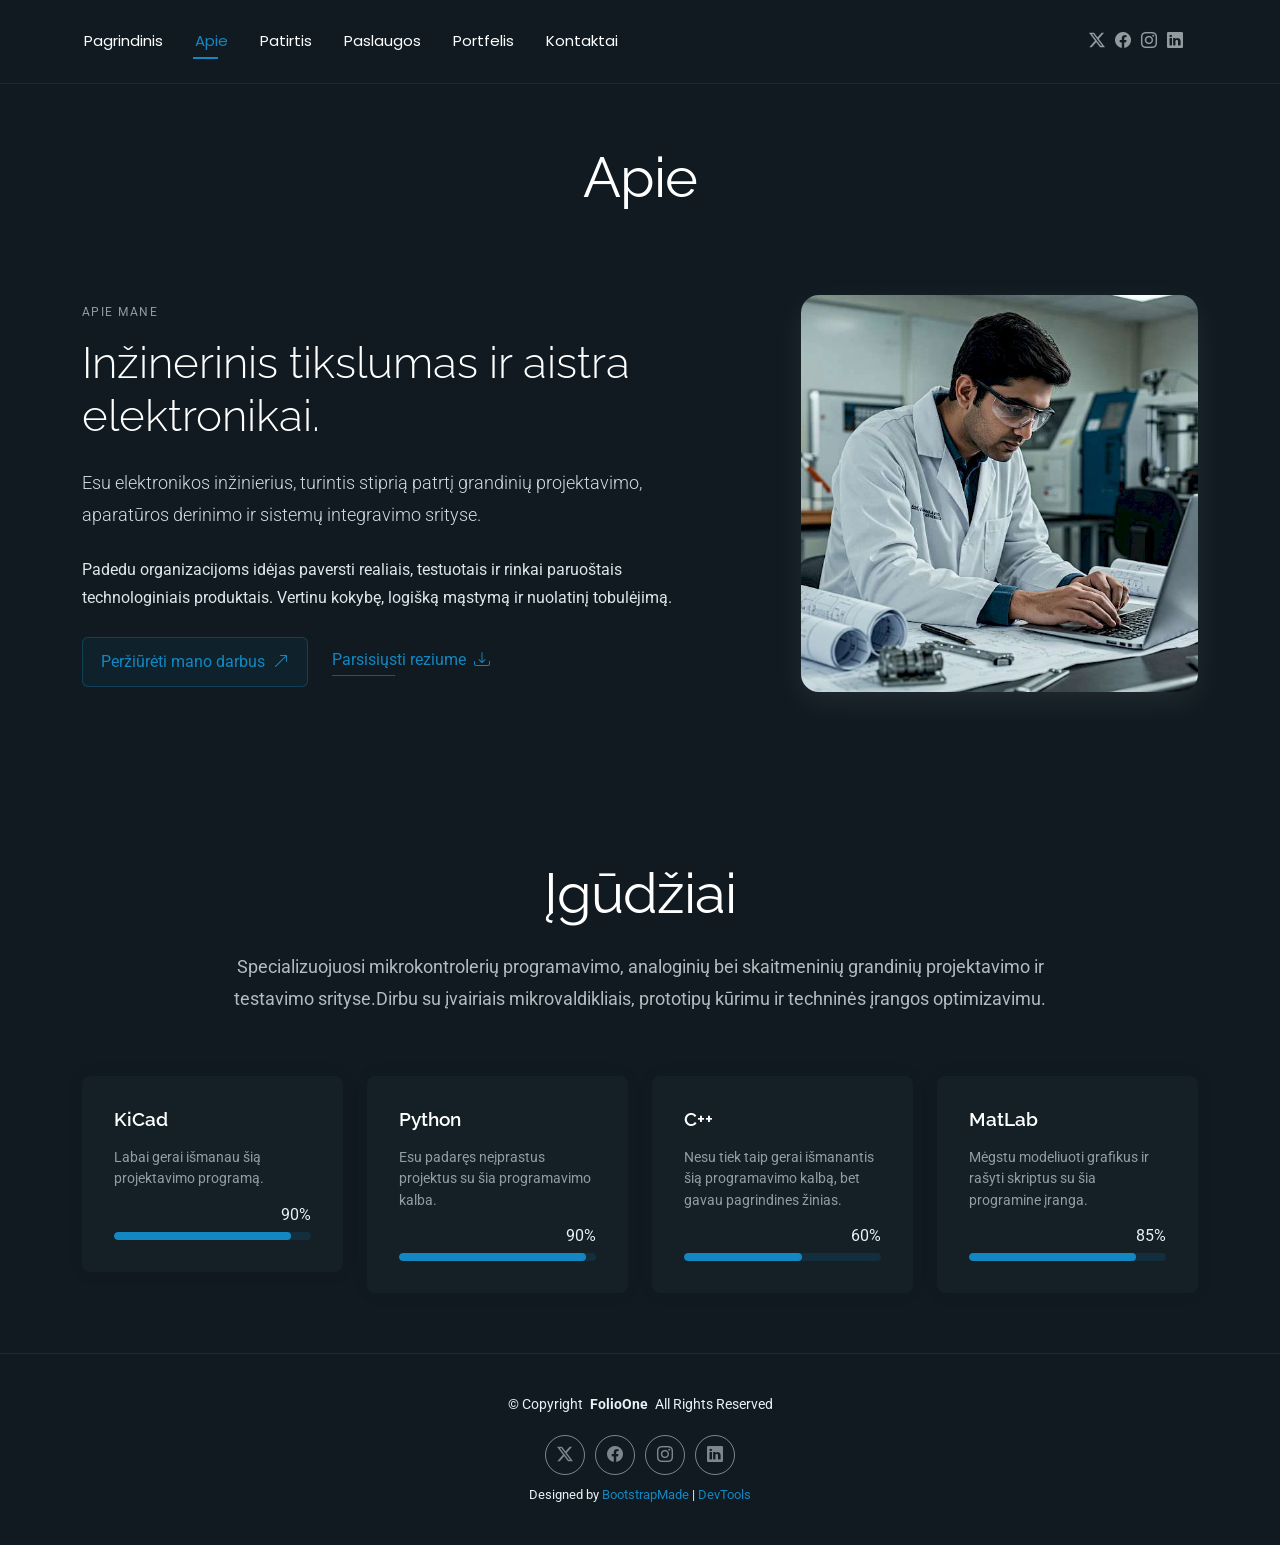
==== commit db69f826: "apie" ====
--- a/about.html
+++ b/about.html
@@ -48,12 +48,12 @@
 
       <nav id="navmenu" class="navmenu">
         <ul>
-          <li><a href="index.html">Home</a></li>
-          <li><a href="about.html" class="active">About</a></li>
-          <li><a href="resume.html">Resume</a></li>
-          <li><a href="services.html">Services</a></li>
-          <li><a href="portfolio.html">Portfolio</a></li>
-          <li><a href="contact.html">Contact</a></li>
+          <li><a href="index.html">Pagrindinis</a></li>
+          <li><a href="about.html" class="active">Apie</a></li>
+          <li><a href="resume.html">Patirtis</a></li>
+          <li><a href="services.html">Paslaugos</a></li>
+          <li><a href="portfolio.html">Portfelis</a></li>
+          <li><a href="contact.html">Kontaktai</a></li>
         </ul>
         <i class="mobile-nav-toggle d-xl-none bi bi-list"></i>
       </nav>
@@ -75,7 +75,7 @@
 
       <!-- Section Title -->
       <div class="container section-title" data-aos="fade-up">
-        <h2>About</h2>
+        <h2>Apie</h2>
       </div><!-- End Section Title -->
 
       <div class="container" data-aos="fade-up" data-aos-delay="100">
@@ -84,21 +84,21 @@
         <div class="row align-items-center justify-content-between gy-5 mb-5">
           <div class="col-lg-7" data-aos="fade-right" data-aos-delay="150">
             <div class="intro-content">
-              <span class="eyebrow">Hello there</span>
-              <h2 class="headline">Hi, I'm Brandon - a calm-minded creative developer crafting serene digital journeys</h2>
+              <span class="eyebrow">APIE MANE</span>
+              <h2 class="headline">Inžinerinis tikslumas ir aistra elektronikai.</h2>
               <p class="lead">
-                Lorem ipsum dolor sit amet, consectetur adipiscing elit. Pellentesque habitant morbi tristique senectus et netus. Sed interdum, nunc non feugiat tempor, orci lorem luctus ligula, vitae rutrum nisl lorem non nulla.
+                Esu elektronikos inžinierius, turintis stiprią patrtį grandinių projektavimo, aparatūros derinimo ir sistemų integravimo srityse.
               </p>
               <p>
-                Integer posuere lacus in mi fringilla, eget luctus risus pulvinar. Curabitur a arcu a nisl tempus sagittis. Aenean varius, tortor sed porttitor dictum, augue eros viverra lectus, at efficitur magna lacus in risus.
+                Padedu organizacijoms idėjas paversti realiais, testuotais ir rinkai paruoštais technologiniais produktais. Vertinu kokybę, logišką mąstymą ir nuolatinį tobulėjimą.
               </p>
 
               <div class="cta-group">
                 <a href="#portfolio" class="btn-ghost">
-                  View My Work <i class="bi bi-arrow-up-right"></i>
+                  Peržiūrėti mano darbus <i class="bi bi-arrow-up-right"></i>
                 </a>
                 <a href="#" class="link-underline">
-                  Download Resume <i class="bi bi-download"></i>
+                  Parsisiųsti reziume <i class="bi bi-download"></i>
                 </a>
               </div>
             </div>
@@ -106,7 +106,7 @@
 
           <div class="col-lg-5" data-aos="zoom-in" data-aos-delay="250">
             <figure class="profile-figure text-center text-lg-end">
-              <img src="assets/img/profile/profile-square-11.webp" alt="Portrait of Alex" class="img-fluid profile-photo">
+              <img src="/assets/img/profile/profile-square-12.webp" alt="Portrait of Alex" class="img-fluid profile-photo">
             </figure>
           </div>
         </div>
@@ -119,8 +119,8 @@
 
       <!-- Section Title -->
       <div class="container section-title" data-aos="fade-up">
-        <h2>Skills</h2>
-        <p>Necessitatibus eius consequatur ex aliquid fuga eum quidem sint consectetur velit. Sed ut perspiciatis unde omnis iste natus error sit voluptatem accusantium doloremque laudantium totam rem aperiam</p>
+        <h2>Įgūdžiai</h2>
+        <p>Specializuojuosi mikrokontrolerių programavimo, analoginių bei skaitmeninių grandinių projektavimo ir testavimo srityse.Dirbu su įvairiais mikrovaldikliais, prototipų kūrimu ir techninės įrangos optimizavimu.</p>
       </div><!-- End Section Title -->
 
       <div class="container" data-aos="fade-up" data-aos-delay="100">
@@ -129,8 +129,8 @@
 
           <div class="col-md-6 col-lg-3" data-aos="fade-up" data-aos-delay="100">
             <div class="skill-box">
-              <h3>HTML</h3>
-              <p>Sed ut perspiciatis unde omnis iste natus error sit voluptatem.</p>
+              <h3>KiCad</h3>
+              <p>Labai gerai išmanau šią projektavimo programą.</p>
               <span class="text-end d-block">90%</span>
               <div class="progress">
                 <div class="progress-bar" role="progressbar" aria-valuenow="90" aria-valuemin="0" aria-valuemax="100"></div>
@@ -140,8 +140,8 @@
 
           <div class="col-md-6 col-lg-3" data-aos="fade-up" data-aos-delay="200">
             <div class="skill-box">
-              <h3>CSS</h3>
-              <p>Nemo enim ipsam voluptatem quia voluptas sit aspernatur.</p>
+              <h3>Python</h3>
+              <p>Esu padaręs neįprastus projektus su šia programavimo kalba.</p>
               <span class="text-end d-block">90%</span>
               <div class="progress">
                 <div class="progress-bar" role="progressbar" aria-valuenow="95" aria-valuemin="0" aria-valuemax="100"></div>
@@ -151,22 +151,22 @@
 
           <div class="col-md-6 col-lg-3" data-aos="fade-up" data-aos-delay="300">
             <div class="skill-box">
-              <h3>JavaScript</h3>
-              <p>Neque porro quisquam est qui dolorem ipsum quia dolor.</p>
-              <span class="text-end d-block">80%</span>
-              <div class="progress">
-                <div class="progress-bar" role="progressbar" aria-valuenow="80" aria-valuemin="0" aria-valuemax="100"></div>
+              <h3>C++</h3>
+              <p>Nesu tiek taip gerai išmanantis šią programavimo kalbą, bet gavau pagrindines žinias.</p>
+              <span class="text-end d-block">60%</span>
+              <div class="progress">
+                <div class="progress-bar" role="progressbar" aria-valuenow="60" aria-valuemin="0" aria-valuemax="100"></div>
               </div>
             </div>
           </div>
 
           <div class="col-md-6 col-lg-3" data-aos="fade-up" data-aos-delay="400">
             <div class="skill-box">
-              <h3>Photoshop</h3>
-              <p>Quis autem vel eum iure reprehenderit qui in ea voluptate.</p>
-              <span class="text-end d-block">55%</span>
-              <div class="progress">
-                <div class="progress-bar" role="progressbar" aria-valuenow="55" aria-valuemin="0" aria-valuemax="100">
+              <h3>MatLab</h3>
+              <p>Mėgstu modeliuoti grafikus ir rašyti skriptus su šia programine įranga.</p>
+              <span class="text-end d-block">85%</span>
+              <div class="progress">
+                <div class="progress-bar" role="progressbar" aria-valuenow="85" aria-valuemin="0" aria-valuemax="100">
                 </div>
               </div>
             </div>
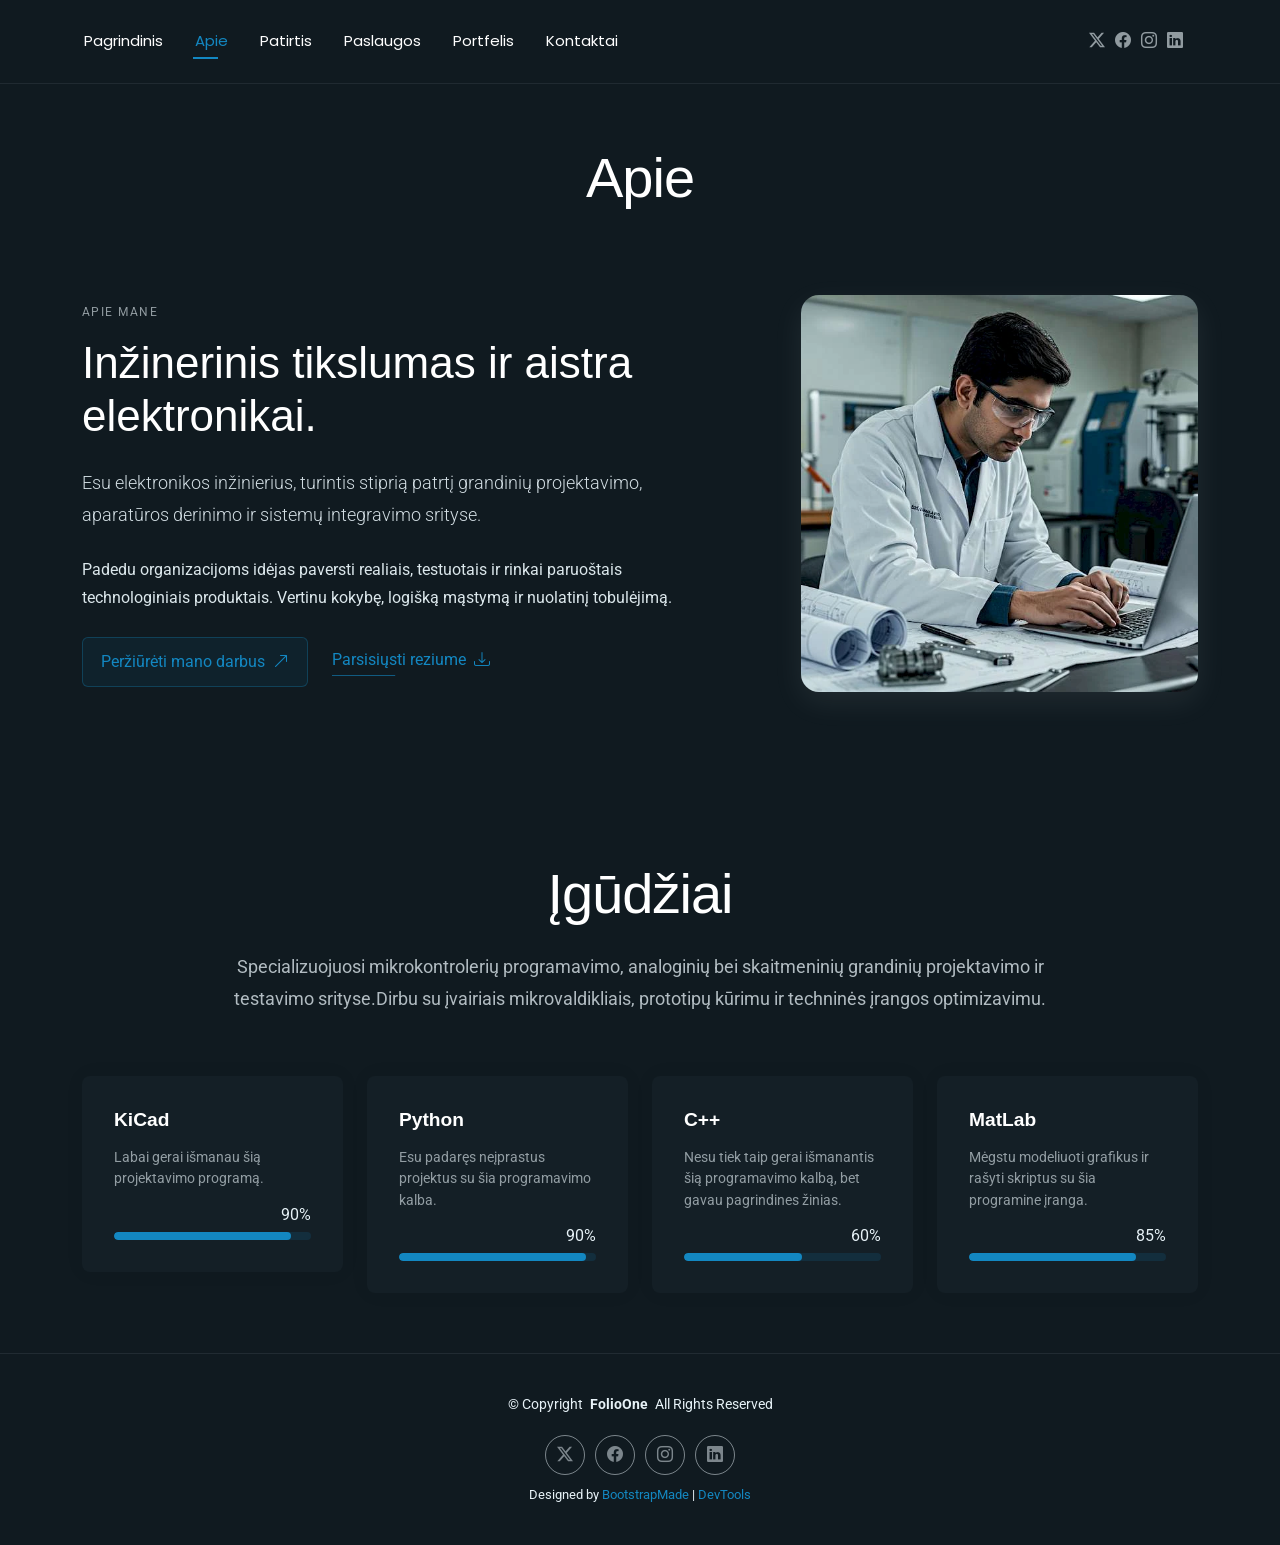
==== commit ee6a7e6e: "12" ====
--- a/about.html
+++ b/about.html
@@ -9,13 +9,13 @@
   <meta name="keywords" content="">
 
   <!-- Favicons -->
-  <link href="assets/img/favicon.png" rel="icon">
-  <link href="assets/img/apple-touch-icon.png" rel="apple-touch-icon">
+  <link href="assets/img/services/manopikt.jpg" rel="icon">
+  <link href="assets/img/services/manopikt.jpg" rel="apple-touch-icon">
 
   <!-- Fonts -->
   <link href="https://fonts.googleapis.com" rel="preconnect">
   <link href="https://fonts.gstatic.com" rel="preconnect" crossorigin>
-  <link href="https://fonts.googleapis.com/css2?family=Roboto:ital,wght@0,100;0,300;0,400;0,500;0,700;0,900;1,100;1,300;1,400;1,500;1,700;1,900&family=Poppins:ital,wght@0,100;0,200;0,300;0,400;0,500;0,600;0,700;0,800;0,900;1,100;1,200;1,300;1,400;1,500;1,600;1,700;1,800;1,900&family=Raleway:ital,wght@0,100;0,200;0,300;0,400;0,500;0,600;0,700;0,800;0,900;1,100;1,200;1,300;1,400;1,500;1,600;1,700;1,800;1,900&display=swap" rel="stylesheet">
+  <link href="https://fonts.googleapis.com/css2?family=Roboto:ital,wght@0,100;0,300;0,400;0,500;0,700;0,900;1,100;1,300;1,400;1,500;1,700;1,900&family=Poppins:ital,wght@0,100;0,200;0,300;0,400;0,500;0,600;0,700;0,8₀;₀,9₀;1,1₀;1,2₀;1,3₀;1,4₀;1,5₀;1,6₀;1,7₀;1,8₀;1,9₀&display=swap" rel="stylesheet">
 
   <!-- Vendor CSS Files -->
   <link href="assets/vendor/bootstrap/css/bootstrap.min.css" rel="stylesheet">
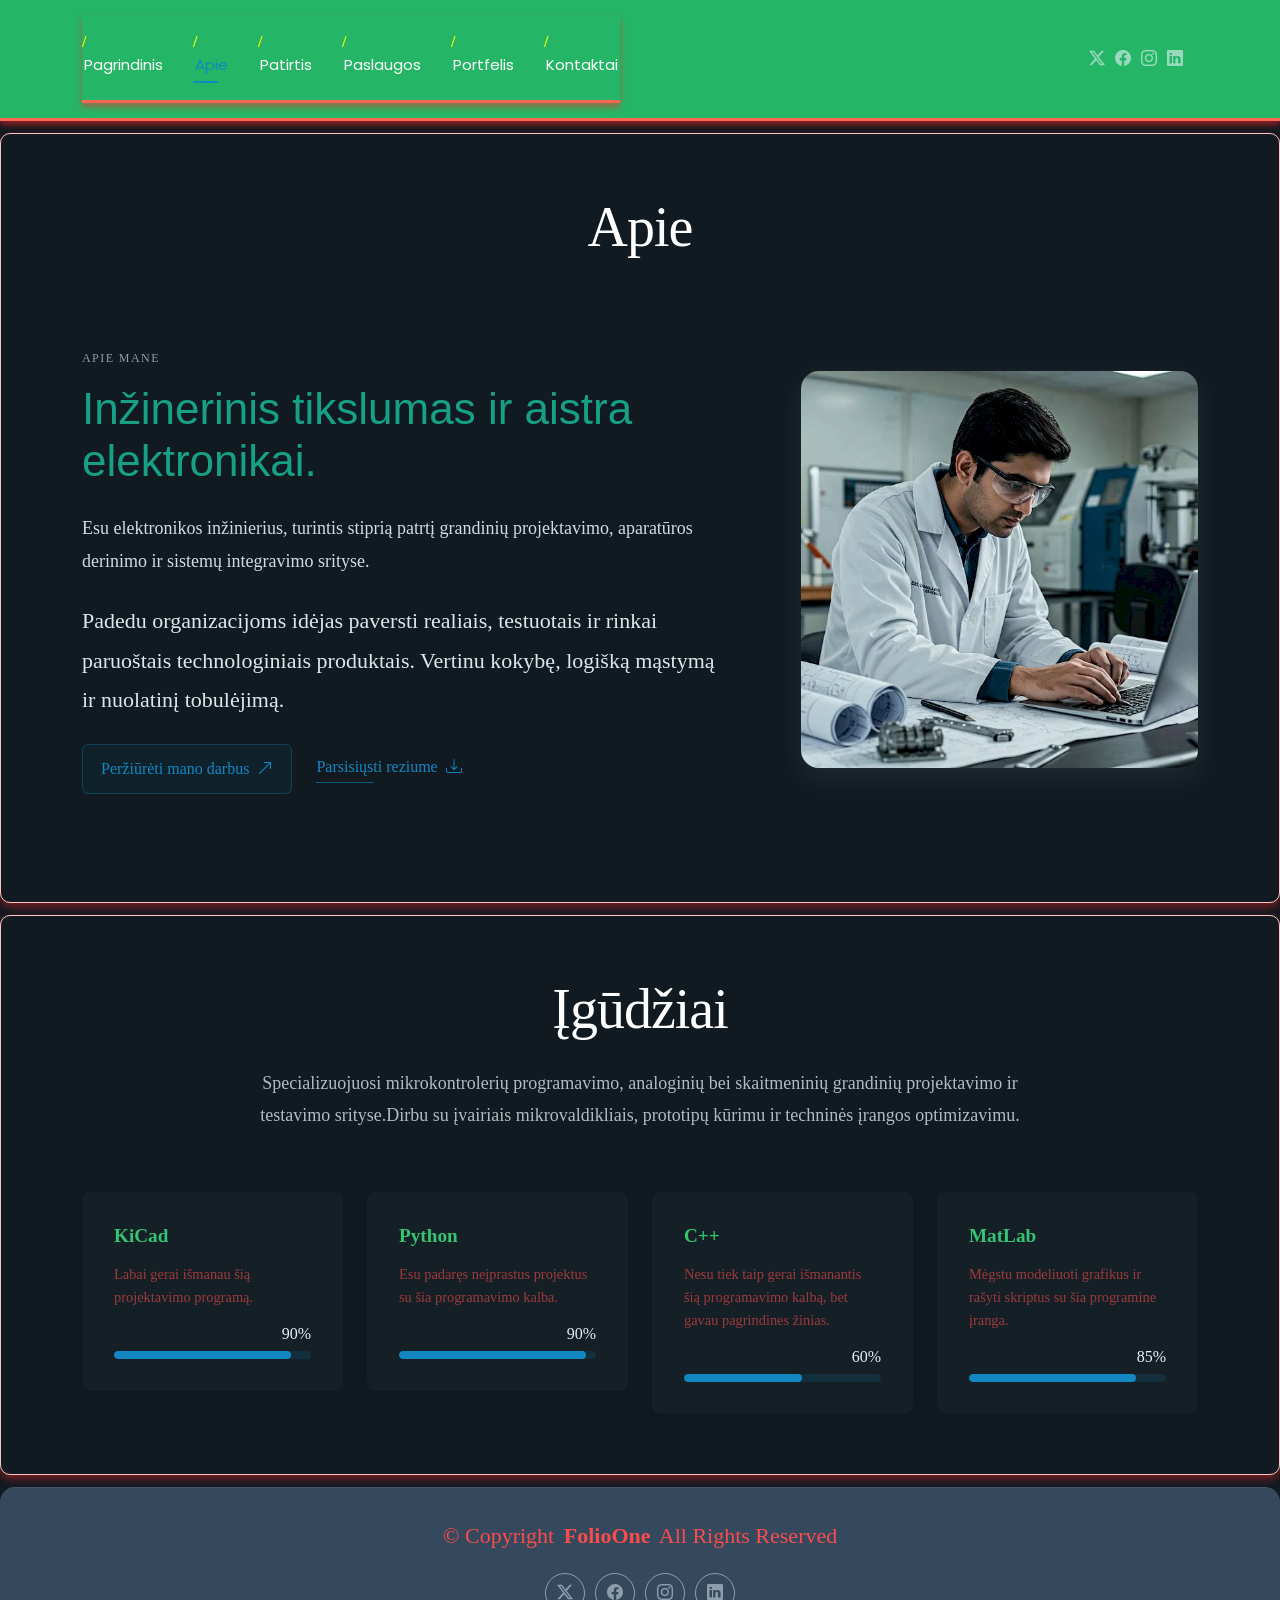
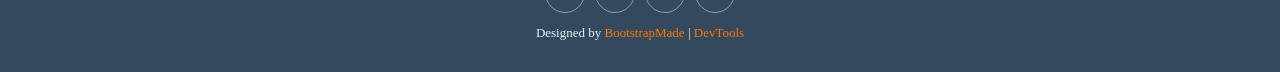
==== commit d48f4711: "9" ====
--- a/about.html
+++ b/about.html
@@ -1,5 +1,5 @@
 <!DOCTYPE html>
-<html lang="en">
+<html lang="lt">
 
 <head>
   <meta charset="utf-8">
@@ -26,6 +26,7 @@
 
   <!-- Main CSS File -->
   <link href="assets/css/main.css" rel="stylesheet">
+  <link href="assets/css/custom.css" rel="stylesheet">
 
   <!-- =======================================================
   * Template Name: FolioOne
--- a/assets/css/custom.css
+++ b/assets/css/custom.css
@@ -0,0 +1,186 @@
+/*sriftai*/
+body,h1, h2, h3, h4, h5, h6, button {
+  font-family: 'Times New Roman', serif; 
+}
+
+/*antraščių (<h1-<h6>) stilius, dydis, storis, spalva */
+h1 {
+  font-size: 36px;
+  font-weight: bold;
+  color: #edf2f6;
+}
+h2 {
+  font-size: 28px;
+  font-weight: 600;
+  color: #16a085;
+}
+h3 {
+  font-size: 22px;
+  font-weight: 666;
+  color: #35c471;
+}
+h4 {
+  font-size: 28px;
+  font-weight: 500;
+  color: #92b1d1;
+}
+h5 {
+  font-size: 28px;
+  font-weight: 600;
+  color: #16a085;
+}
+h6 {
+  font-size: 22px;
+  font-weight: 667;
+  color: #ff2dd5;
+}
+/* pastraipų (<p>) stilius (dydis, spalva, eilutės aukštis) */
+p {
+  font-size: 22px;
+  color: hsl(0, 95%, 64%);
+  line-height: 1.6; 
+}
+
+/* a. Mygtukų ir jų pseudo-klasių stiliai */
+button, .btn {
+  background-color: #37afff; /* Pradinė mygtuko spalva */
+  color: #d4d492;            /* Teksto spalva */
+  padding: 10px 20px;
+  border: none;
+  border-radius: 7px;
+  cursor: pointer;
+  transition: background-color 0.4s ease;
+}
+
+/* Kai užeidinėjama pele ant mygtuko */
+button:hover, .btn:hover {
+  background-color: #1a5a86; }
+
+/* Kai mygtukas paspaudžiamas */
+button:active, .btn:active {
+  background-color: #01263e; 
+}
+
+
+/* b. Nuorodų (linkų) stiliai */
+a {
+  color: #ff7700;          /* Nuorodos spalva */
+  text-decoration: none;   /* Pašalina apatinį brūkšnį */
+}
+
+a:hover {
+  color: #fedc01;          /* Spalva užvedus pelę ant nuorodos */
+  text-decoration: underline; /* Užvedus parodo brūkšnį */
+}
+
+/* a. Tarpu (Margin ir Padding) keitimas sekcijoms „Apie“, „Patirtis“, „Atlikti darbai“ */
+.about-section {
+  padding: 70px 27px;   
+  margin-bottom: 42px;  /* Išorinis tarpas apačioje iki kitos sekcijos */
+}
+
+.resume-item {
+  background-color: #00679380;
+  border: 1px solid #fcaf34c2;
+  border-radius: 8px;
+  box-shadow: 0 4px 8px rgba(245, 42, 42, 0.378);
+  padding: 25px;
+  margin-bottom: 30px;
+}
+.portfolio-item {
+  padding: 56px 28px;
+  margin-bottom: 42px;
+}
+
+/* b. Turinio blokų išvaizdos tobulinimas */
+#card, .content-block, section {
+  background-color: #01c8e2;
+  border: 1px solid #ffc3c3;        
+  border-radius: 10px;                
+  box-shadow: 0 4px 8px rgba(251, 35, 35, 0.436); 
+  padding: 27px;
+  margin: 12px 0;
+}
+/* 1 komponentas: Navigacijos juosta */
+ #header, #navmenu {
+  background-color: #25b566;         
+  border-bottom: 3px solid #ff6756;  
+  box-shadow: 0 4px 6px rgba(255, 39, 39, 0.525); 
+}
+
+/* 2 komponentas: Puslapio apačia  */
+#footer {
+  background-color: #34495e;         
+  padding: 30px 0;                  
+  border-top-left-radius: 15px;      
+  border-top-right-radius: 15px;     
+}
+/* a. Nenumeruoto sąrašo išvaizdos keitimas */
+ul {
+  list-style-type: none; 
+  padding-left: 20px;
+}
+
+ul li {
+  position: relative;
+  margin-bottom: 8px;
+}
+
+ul li::before {
+  content: "/"; 
+  color: #ffff02; 
+  font-weight: 667;
+  display: inline-block;
+  width: 1em;
+  margin-left: 0em;
+}
+
+/* b. Atskiras stilius įdėtiniam sąrašui */
+ul ul {
+  margin-top: 5px;
+  padding-left: 15px;
+}
+
+ul ul li::before {
+  content: "–"; 
+  color: #e74c3c; 
+}
+/* Pagrindinis lentelės rėmelis ir plotis */
+.custom-table, table.table {
+  width: 100%;
+  border-collapse: separate;
+  border-spacing: 0;
+  background-color: #ffffff;
+  border-radius: 8px; /* Užapvalinti lentelės kampai */
+  overflow: hidden;
+  box-shadow: 0 4px 10px rgba(0, 0, 0, 0.15); /* Švelnus šešėlis aplink lentelę */
+  margin-top: 15px;
+}
+
+.custom-table th, table.table th {
+  background-color: #1e3f20; 
+  color: #ffffff;            
+  padding: 15px 20px;       
+  text-align: center;        
+  font-size: 16px;
+  font-weight: 600;
+  border: none;
+}
+
+/* c. Duomenų langelių stiliai ir tarpai */
+.custom-table td, table.table td {
+  padding: 14px 20px;       
+  text-align: center;        
+  color: #333333;
+  border-bottom: 1px solid #e0e0e0;
+}
+
+
+.custom-table tbody tr:nth-child(even), table.table tbody tr:nth-child(even) {
+  background-color: #22e653; /* Švelnus kitos eilutės atspalvis */
+}
+
+.custom-table tbody tr:hover, table.table tbody tr:hover {
+  background-color: #e2ede5; 
+  transition: background-color 0.2s ease;
+}
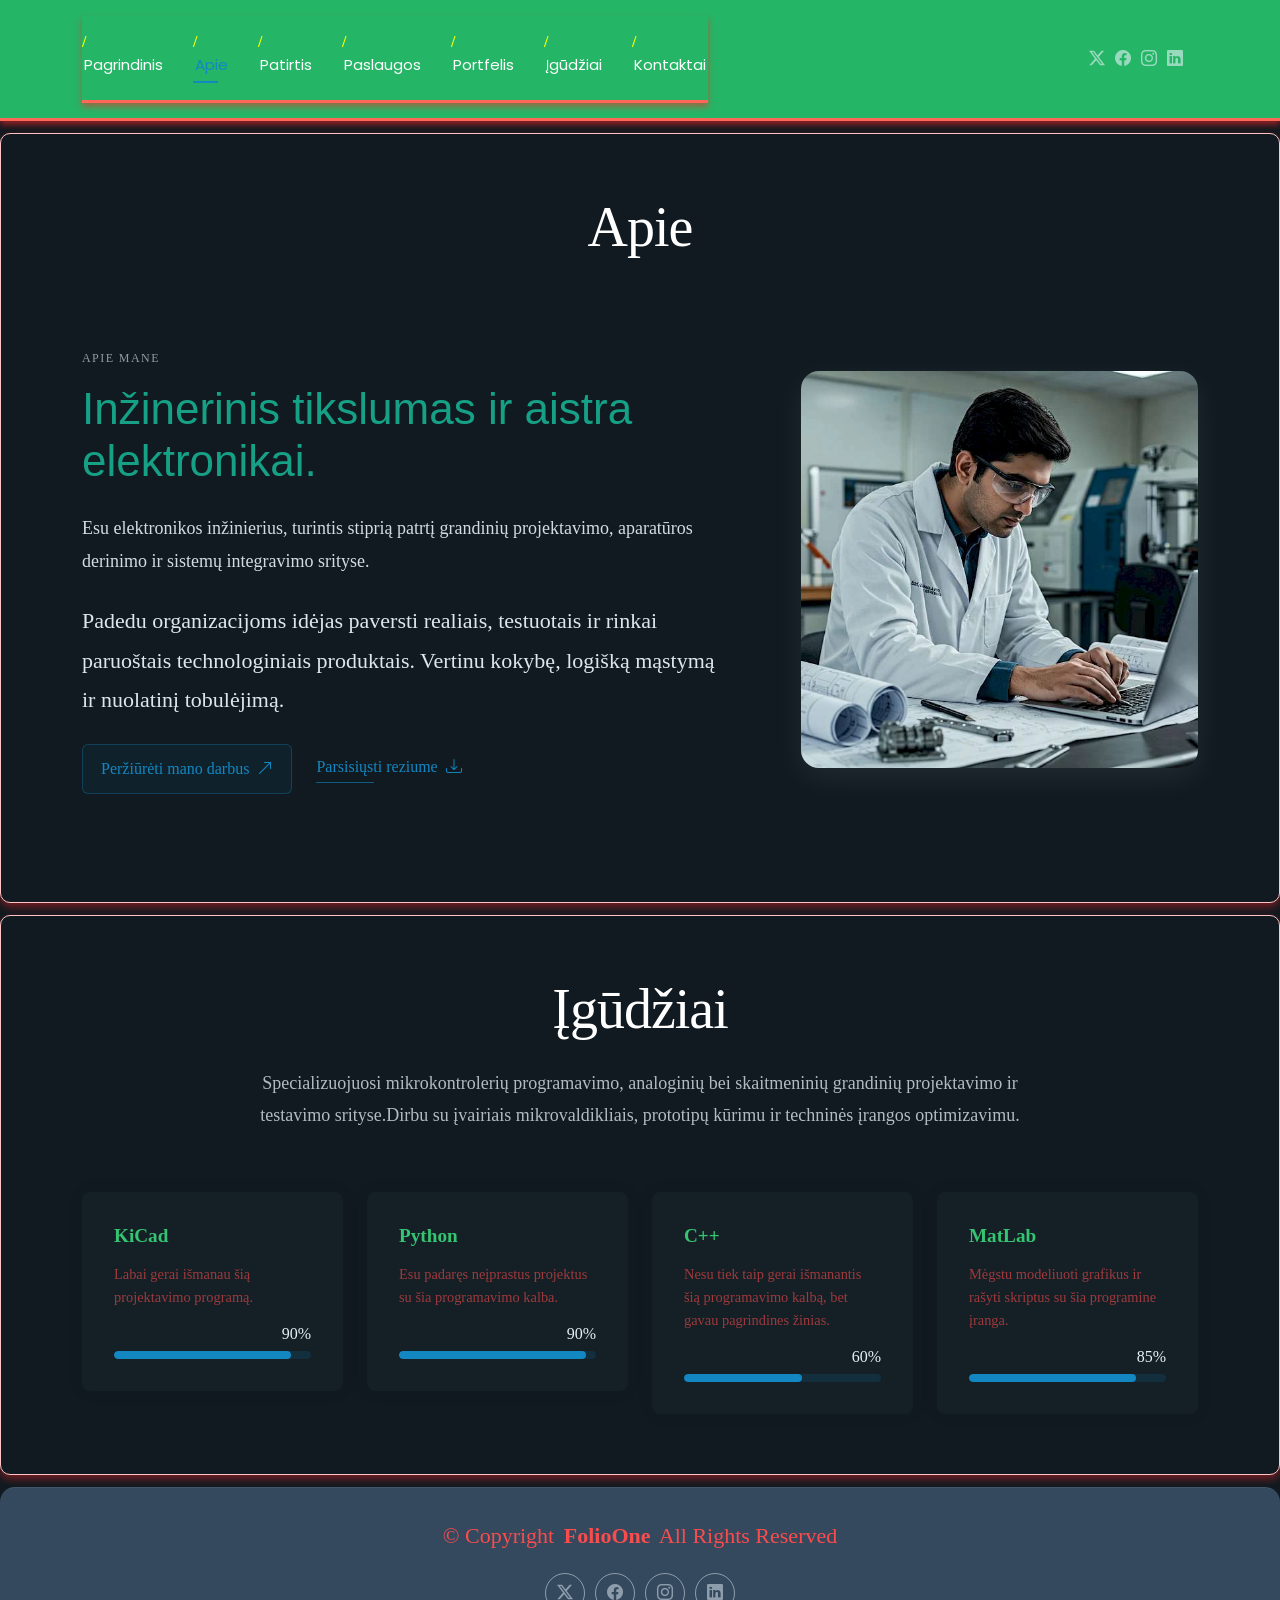
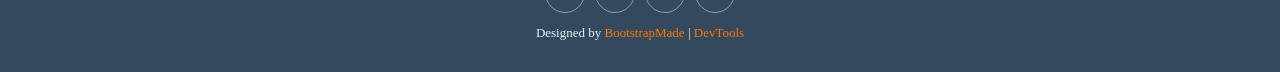
==== commit 3365ff44: "main 10" ====
--- a/about.html
+++ b/about.html
@@ -54,6 +54,7 @@
           <li><a href="resume.html">Patirtis</a></li>
           <li><a href="services.html">Paslaugos</a></li>
           <li><a href="portfolio.html">Portfelis</a></li>
+          <li><a href="igudziai.html">Įgūdžiai</a></li>
           <li><a href="contact.html">Kontaktai</a></li>
         </ul>
         <i class="mobile-nav-toggle d-xl-none bi bi-list"></i>
--- a/assets/css/custom.css
+++ b/assets/css/custom.css
@@ -183,4 +183,193 @@
 .custom-table tbody tr:hover, table.table tbody tr:hover {
   background-color: #e2ede5; 
   transition: background-color 0.2s ease;
+}
+/* Naujos skilties išdėstymas */
+.skill-kanban-section {
+  padding-top: 30px;
+  padding-bottom: 60px;
+}
+
+/* XP, lygio ir rango sritis */
+.kanban-top-panel {
+  background-color: #0b3b4c;
+  border: 1px solid rgba(255, 255, 255, 0.14);
+  border-radius: 12px;
+  padding: 22px;
+  margin-bottom: 20px;
+  color: #ffffff;
+}
+
+.xp-info-grid {
+  display: grid;
+  grid-template-columns: repeat(3, minmax(0, 1fr));
+  gap: 16px;
+  margin-bottom: 20px;
+}
+
+.xp-stat-card {
+  display: flex;
+  flex-direction: column;
+  gap: 6px;
+  background-color: rgba(255, 255, 255, 0.06);
+  border-radius: 8px;
+  padding: 14px 16px;
+}
+
+.xp-label {
+  font-size: 13px;
+  opacity: 0.85;
+}
+
+.xp-value {
+  font-size: 20px;
+  font-weight: 700;
+}
+
+/* Progreso juosta */
+.xp-progress-header {
+  display: flex;
+  justify-content: space-between;
+  align-items: center;
+  gap: 12px;
+  font-size: 14px;
+  margin-bottom: 8px;
+}
+
+.xp-progress-track {
+  width: 100%;
+  height: 14px;
+  background-color: rgba(255, 255, 255, 0.16);
+  border-radius: 999px;
+  overflow: hidden;
+}
+
+.xp-progress-fill {
+  height: 100%;
+  background: linear-gradient(90deg, #2ecc71, #27ae60);
+  border-radius: 999px;
+  transition: width 0.3s ease;
+}
+
+/* Įgūdžių pažangos statistikos sritis */
+.kanban-stats-bar {
+  display: flex;
+  flex-wrap: wrap;
+  gap: 12px;
+  margin-bottom: 24px;
+}
+
+.stat-pill {
+  display: inline-flex;
+  align-items: center;
+  gap: 8px;
+  padding: 10px 16px;
+  border-radius: 8px;
+  background-color: #132933;
+  color: #ffffff;
+  border: 1px solid rgba(255, 255, 255, 0.12);
+  font-size: 14px;
+}
+
+/* Kanban lenta (3 kategorijos) */
+.kanban-board {
+  display: grid;
+  grid-template-columns: repeat(3, minmax(0, 1fr));
+  gap: 20px;
+  align-items: start;
+}
+
+.kanban-column {
+  background-color: #0e242e;
+  border: 1px solid rgba(255, 255, 255, 0.12);
+  border-radius: 12px;
+  padding: 16px;
+  color: #ffffff;
+}
+
+.kanban-column-header {
+  display: flex;
+  justify-content: space-between;
+  align-items: center;
+  padding-bottom: 12px;
+  margin-bottom: 14px;
+  border-bottom: 1px solid rgba(255, 255, 255, 0.14);
+}
+
+.kanban-column-header h3 {
+  margin: 0;
+  font-size: 18px;
+  color: #ffffff;
+}
+
+.column-count {
+  display: inline-flex;
+  align-items: center;
+  justify-content: center;
+  min-width: 28px;
+  height: 28px;
+  padding: 0 8px;
+  border-radius: 999px;
+  background-color: rgba(255, 255, 255, 0.14);
+  font-size: 13px;
+  font-weight: 600;
+}
+
+/* Įgūdžių kortelės */
+.kanban-cards {
+  display: flex;
+  flex-direction: column;
+  gap: 12px;
+}
+
+.skill-kanban-card {
+  background-color: #ffffff;
+  color: #1c2833;
+  border-radius: 10px;
+  padding: 14px 16px;
+  border-left: 4px solid #3498db;
+  box-shadow: 0 4px 10px rgba(0, 0, 0, 0.12);
+}
+
+.skill-kanban-card.is-completed {
+  border-left-color: #27ae60;
+}
+
+.skill-card-top {
+  display: flex;
+  justify-content: space-between;
+  align-items: flex-start;
+  gap: 10px;
+  margin-bottom: 8px;
+}
+
+.skill-name {
+  margin: 0;
+  font-size: 15px;
+  font-weight: 600;
+  color: #1c2833;
+}
+
+.skill-xp {
+  flex-shrink: 0;
+  padding: 3px 9px;
+  border-radius: 999px;
+  background-color: #eaf4fc;
+  color: #1f618d;
+  font-size: 12px;
+  font-weight: 700;
+}
+
+.skill-status {
+  margin: 0;
+  font-size: 13px;
+  color: #4a5568;
+}
+
+/* Mažesniems ekranams */
+@media (max-width: 991px) {
+  .kanban-board,
+  .xp-info-grid {
+    grid-template-columns: 1fr;
+  }
 }
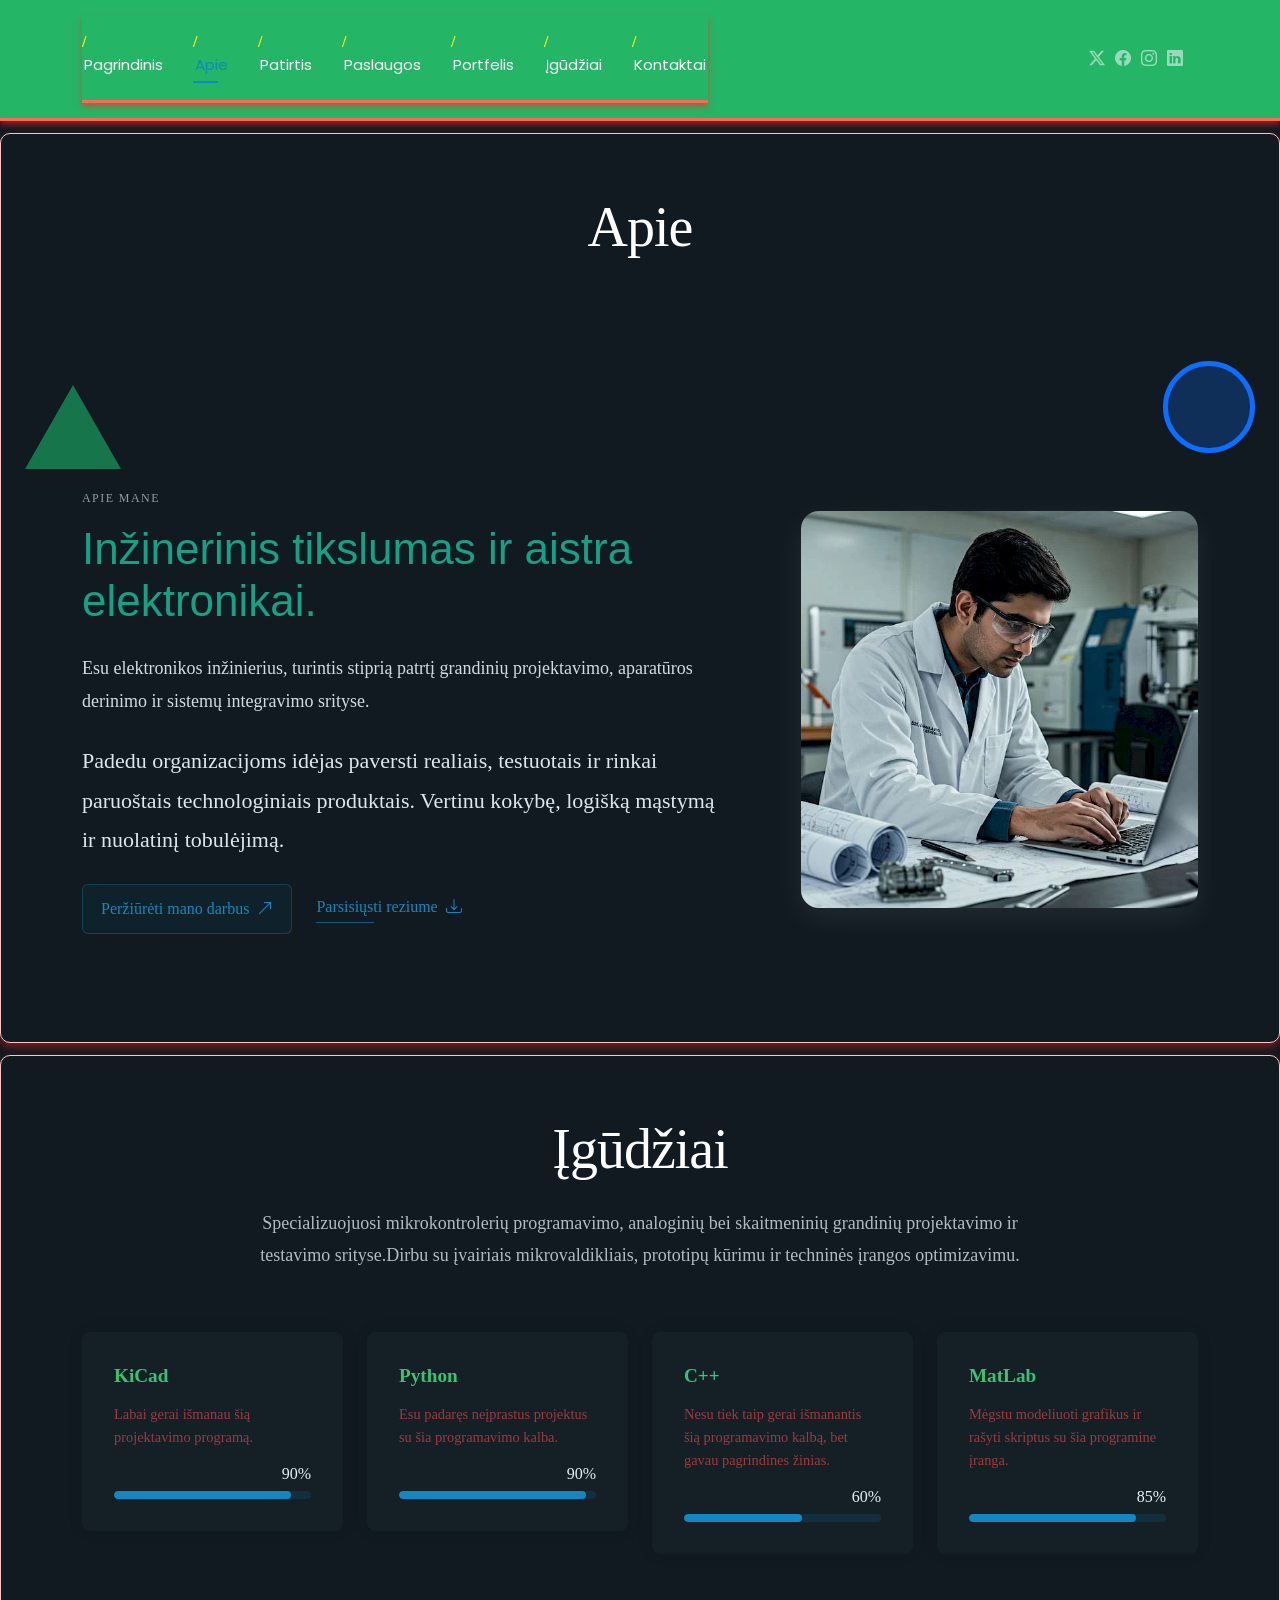
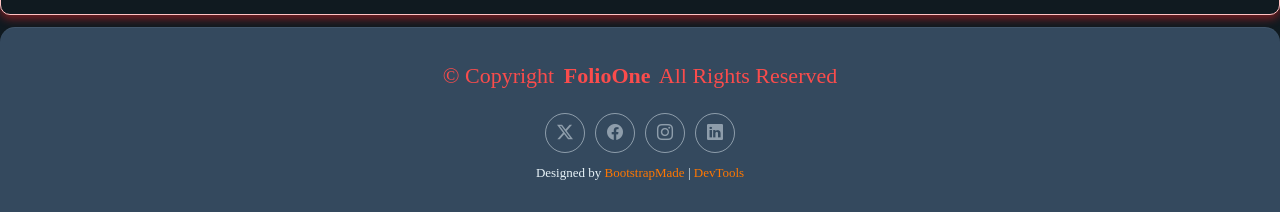
==== commit e7cea8f4: "extra 10 +finalle" ====
--- a/about.html
+++ b/about.html
@@ -15,7 +15,7 @@
   <!-- Fonts -->
   <link href="https://fonts.googleapis.com" rel="preconnect">
   <link href="https://fonts.gstatic.com" rel="preconnect" crossorigin>
-  <link href="https://fonts.googleapis.com/css2?family=Roboto:ital,wght@0,100;0,300;0,400;0,500;0,700;0,900;1,100;1,300;1,400;1,500;1,700;1,900&family=Poppins:ital,wght@0,100;0,200;0,300;0,400;0,500;0,600;0,700;0,8₀;₀,9₀;1,1₀;1,2₀;1,3₀;1,4₀;1,5₀;1,6₀;1,7₀;1,8₀;1,9₀&display=swap" rel="stylesheet">
+  <link href="https://fonts.googleapis.com/css2?family=Roboto:ital,wght@0,100;0,300;0,400;0,500;0,700;0,900;1,100;1,300;1,400;1,500;1,700;1,900&family=Poppins:ital,wght@0,100;0,200;0,300;0,400;0,500;0,600;0,700;0,800;0,900;1,100;1,200;1,300;1,400;1,500;1,600;1,700;1,800;1,900&display=swap" rel="stylesheet">
 
   <!-- Vendor CSS Files -->
   <link href="assets/vendor/bootstrap/css/bootstrap.min.css" rel="stylesheet">
@@ -29,11 +29,11 @@
   <link href="assets/css/custom.css" rel="stylesheet">
 
   <!-- =======================================================
-  * Template Name: FolioOne
-  * Template URL: https://bootstrapmade.com/folioone-bootstrap-portfolio-website-template/
-  * Updated: Aug 23 2025 with Bootstrap v5.3.7
-  * Author: BootstrapMade.com
-  * License: https://bootstrapmade.com/license/
+- Template Name: FolioOne
+- Template URL: https://bootstrapmade.com/folioone-bootstrap-portfolio-website-template/
+- Updated: Aug 23 2025 with Bootstrap v5.3.7
+- Author: BootstrapMade.com
+- License: https://bootstrapmade.com/license/
   ======================================================== -->
 </head>
 
@@ -41,11 +41,6 @@
 
   <header id="header" class="header d-flex align-items-center light-background sticky-top">
     <div class="container position-relative d-flex align-items-center justify-content-between">
-
-      <!-- <a href="index.html" class="logo d-flex align-items-center me-auto me-xl-0">
-      <img src="assets/img/logo.webp" alt="">
-      <h1 class="sitename">FolioOne</h1> 
-    </a> -->
 
       <nav id="navmenu" class="navmenu">
         <ul>
@@ -80,6 +75,12 @@
         <h2>Apie</h2>
       </div><!-- End Section Title -->
 
+      <!-- Animuotos CSS figūros „Apie“ skiltyje -->
+      <div class="about-shapes-wrapper" aria-hidden="true">
+        <span class="about-shape about-circle"></span>
+        <span class="about-shape about-triangle"></span>
+      </div>
+
       <div class="container" data-aos="fade-up" data-aos-delay="100">
 
         <!-- Intro + Photo -->
@@ -194,10 +195,6 @@
         <a href=""><i class="bi bi-linkedin"></i></a>
       </div>
       <div class="credits">
-        <!-- All the links in the footer should remain intact. -->
-        <!-- You can delete the links only if you've purchased the pro version. -->
-        <!-- Licensing information: https://bootstrapmade.com/license/ -->
-        <!-- Purchase the pro version with working PHP/AJAX contact form: [buy-url] -->
         Designed by <a href="https://bootstrapmade.com/">BootstrapMade</a> | <a href="https://bootstrapmade.com/tools/">DevTools</a>
       </div>
     </div>
--- a/assets/css/custom.css
+++ b/assets/css/custom.css
@@ -372,4 +372,105 @@
   .xp-info-grid {
     grid-template-columns: 1fr;
   }
+}
+/* Aštresnis ir ryškiau matomas animuotas gradientas „Paslaugų“ skiltyje */
+#services.services.section {
+  background: linear-gradient(
+    135deg,
+    #0f2027 0%,
+    #0f2027 30%,
+    #00b4d8 32%,
+    #0077b6 65%,
+    #48cae4 68%,
+    #0f2027 100%
+  );
+  background-size: 350% 350%;
+  animation: paslauguAstrusGradientas 7s ease-in-out infinite;
+  position: relative;
+}
+
+#services.services.section > .container {
+  position: relative;
+  z-index: 1;
+}
+
+/* Pusiau permatomas fonas, kad gradientas šviestų ir per korteles, bet tekstas liktų įskaitomas */
+#services .media-box,
+#services .service-item {
+  background-color: rgba(10, 22, 34, 0.55);
+  border-radius: 10px;
+}
+
+#services .service-item {
+  padding: 24px;
+}
+
+@keyframes paslauguAstrusGradientas {
+  0% {
+    background-position: 0% 20%;
+  }
+  50% {
+    background-position: 100% 80%;
+  }
+  100% {
+    background-position: 0% 20%;
+  }
+}
+/* CSS figūros ir animacijos „Apie“ skiltyje */
+#about.about.section {
+  position: relative;
+  overflow: hidden;
+}
+
+.about-shapes-wrapper {
+  position: relative;
+  width: 100%;
+  min-height: 140px;
+  pointer-events: none;
+  z-index: 1;
+}
+
+/* 1 figūra: Apskritimas  */
+.about-circle {
+  position: absolute;
+  top: 16px;
+  right: 24px;
+  width: 92px;
+  height: 92px;
+  border-radius: 50%;
+  background-color: rgba(13, 110, 253, 0.25);
+  border: 5px solid #0d6efd;
+  animation: figurosDidejimas2x 4.5s ease-in-out infinite;
+}
+
+/* 2 figūra: Trikampis  */
+.about-triangle {
+  position: absolute;
+  bottom: 16px;
+  left: 24px;
+  width: 0;
+  height: 0;
+  border-left: 48px solid transparent;
+  border-right: 48px solid transparent;
+  border-bottom: 84px solid #198754;
+  opacity: 0.85;
+  animation: figurosSukimasis2x 7s linear infinite;
+}
+
+@keyframes figurosDidejimas2x {
+  0%, 100% {
+    transform: scale(1) translateY(0);
+  }
+  50% {
+    transform: scale(1.25) translateY(-10px);
+  }
+}
+
+@keyframes figurosSukimasis2x {
+  0% {
+    transform: rotate(0deg);
+  }
+  100% {
+    transform: rotate(360deg);
+  }
 }
